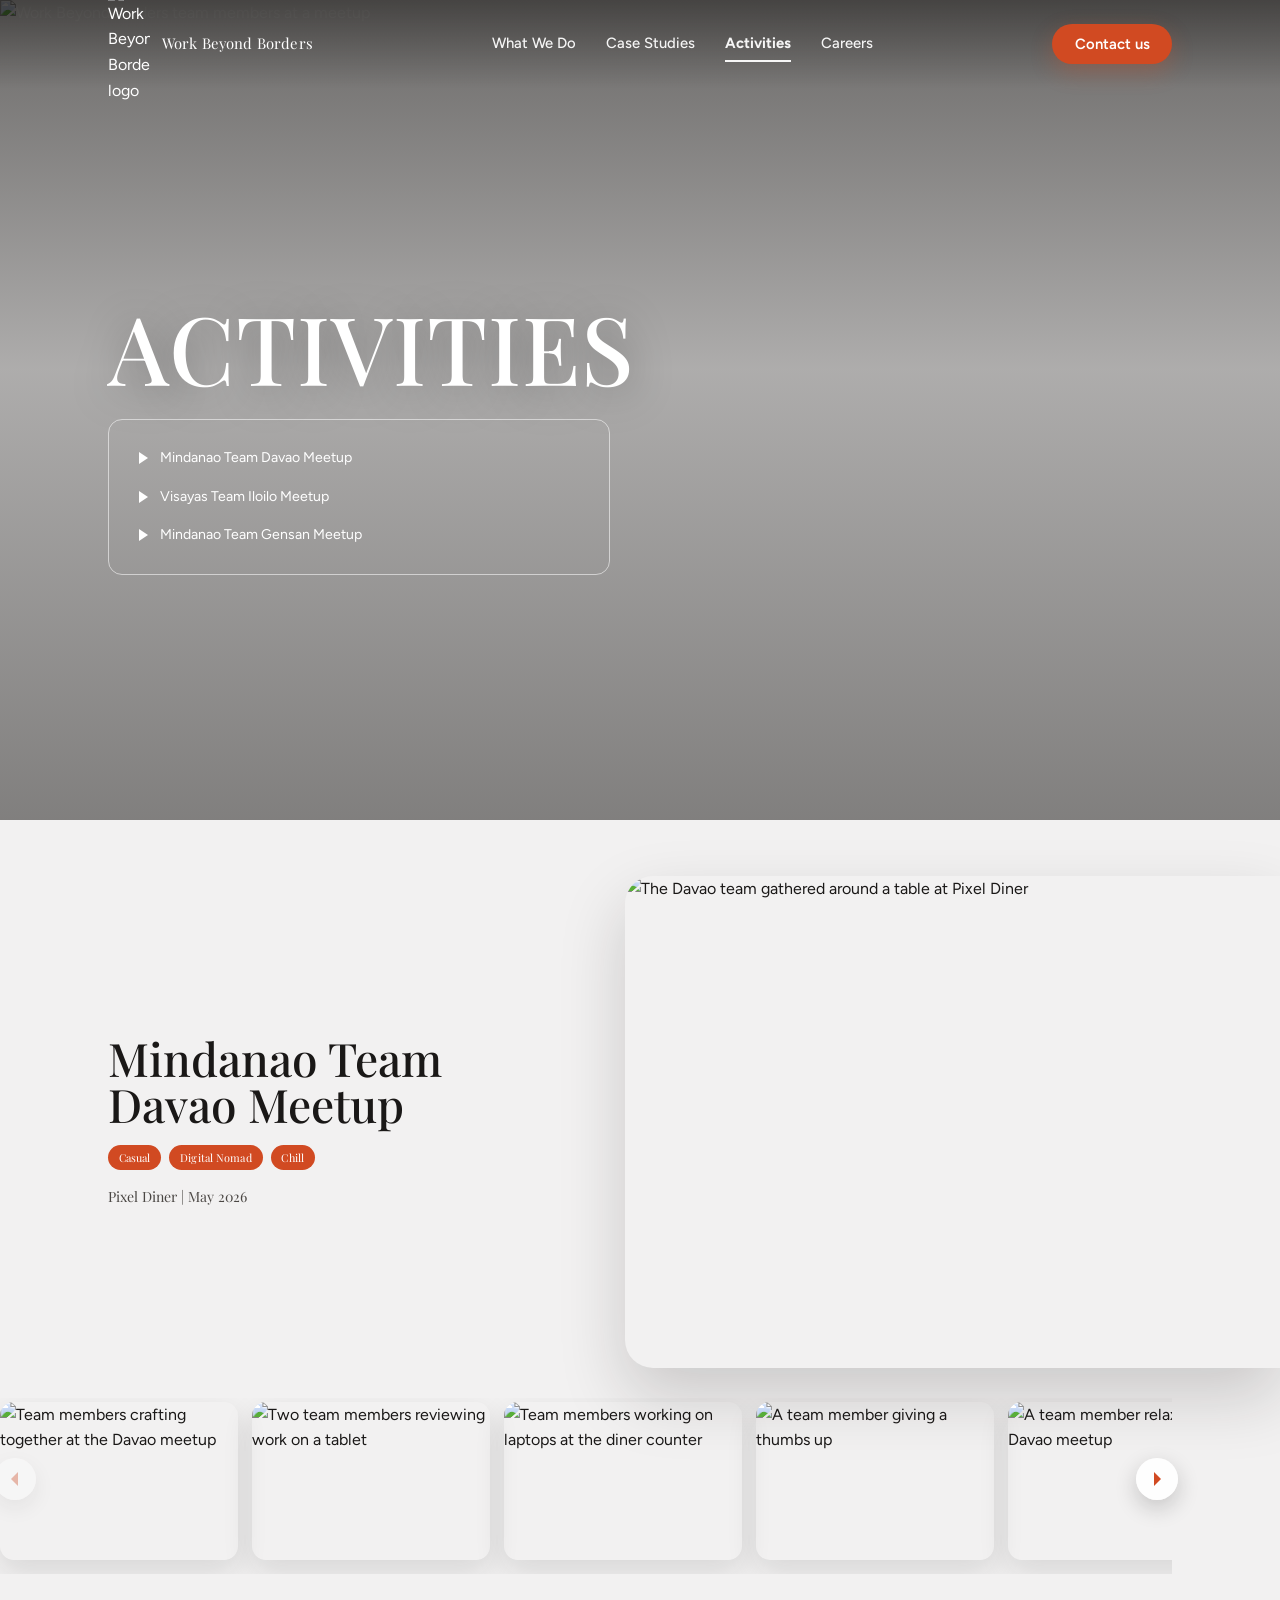
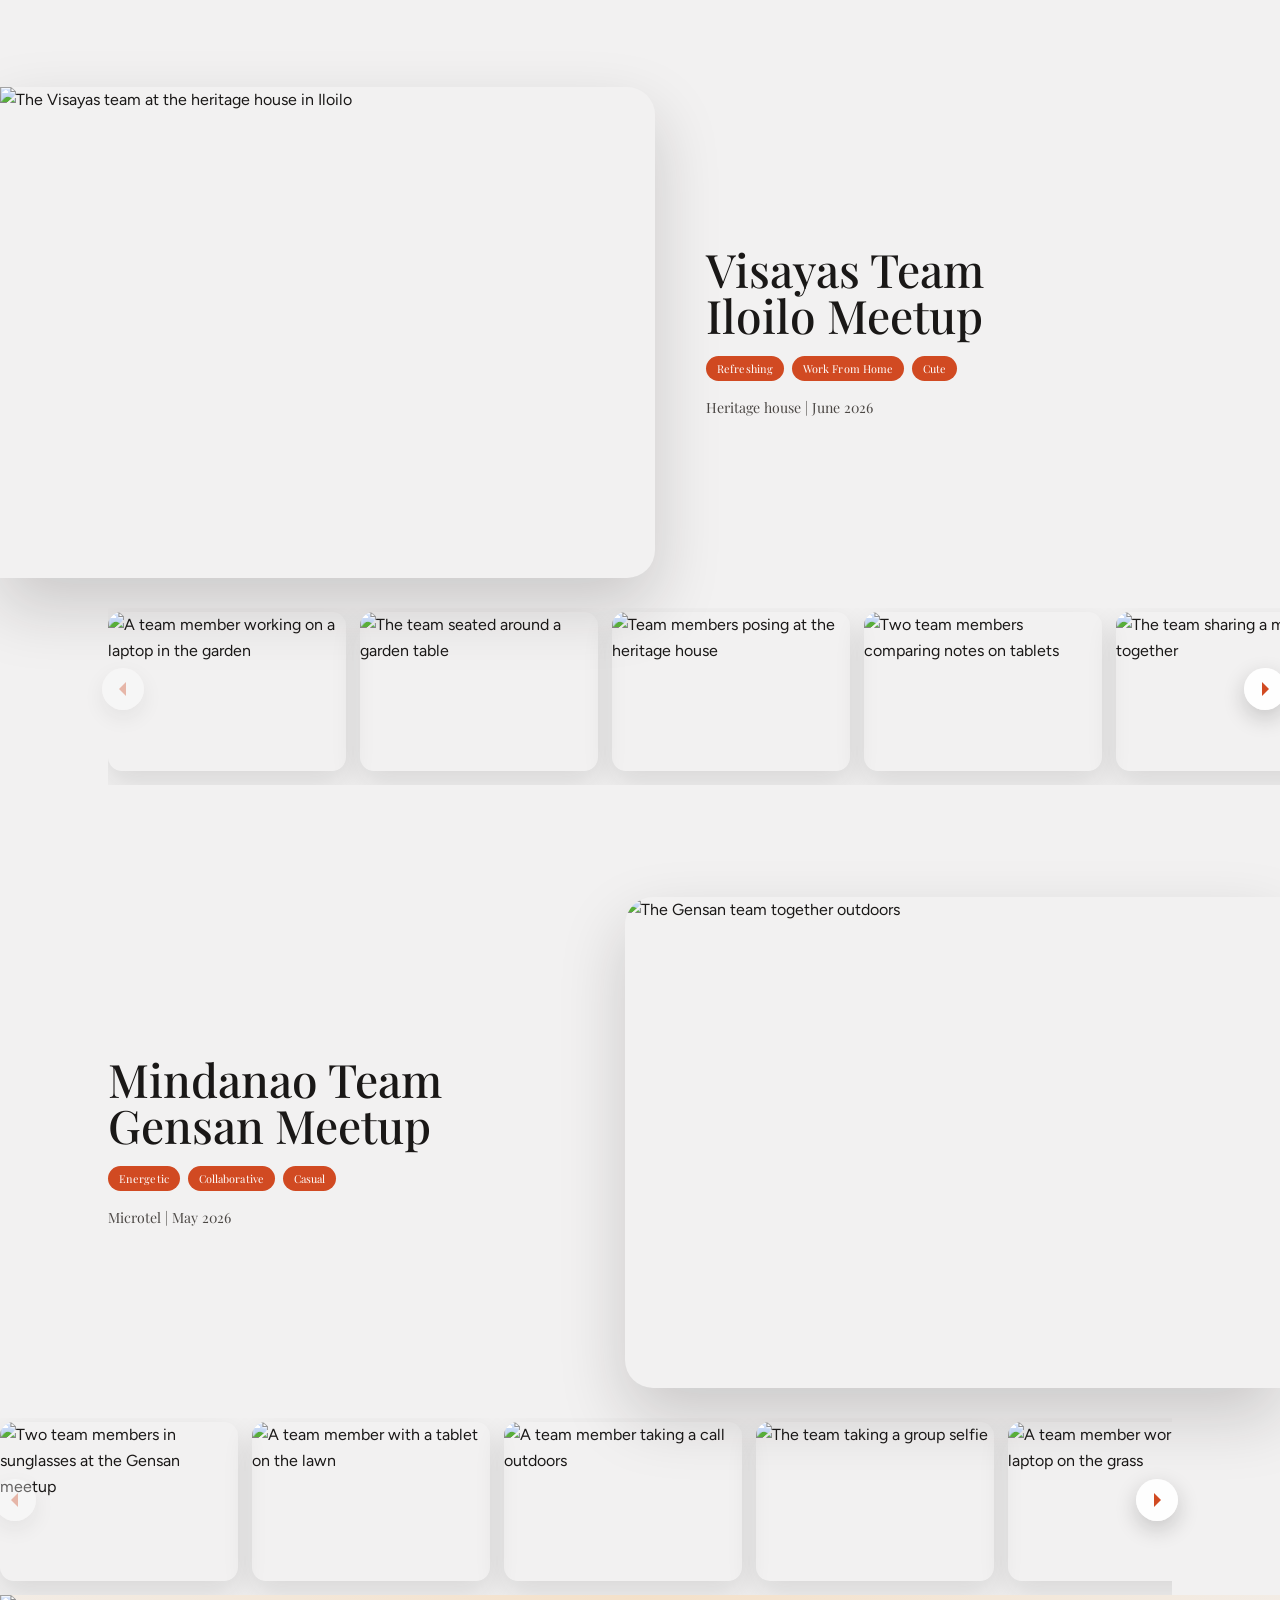
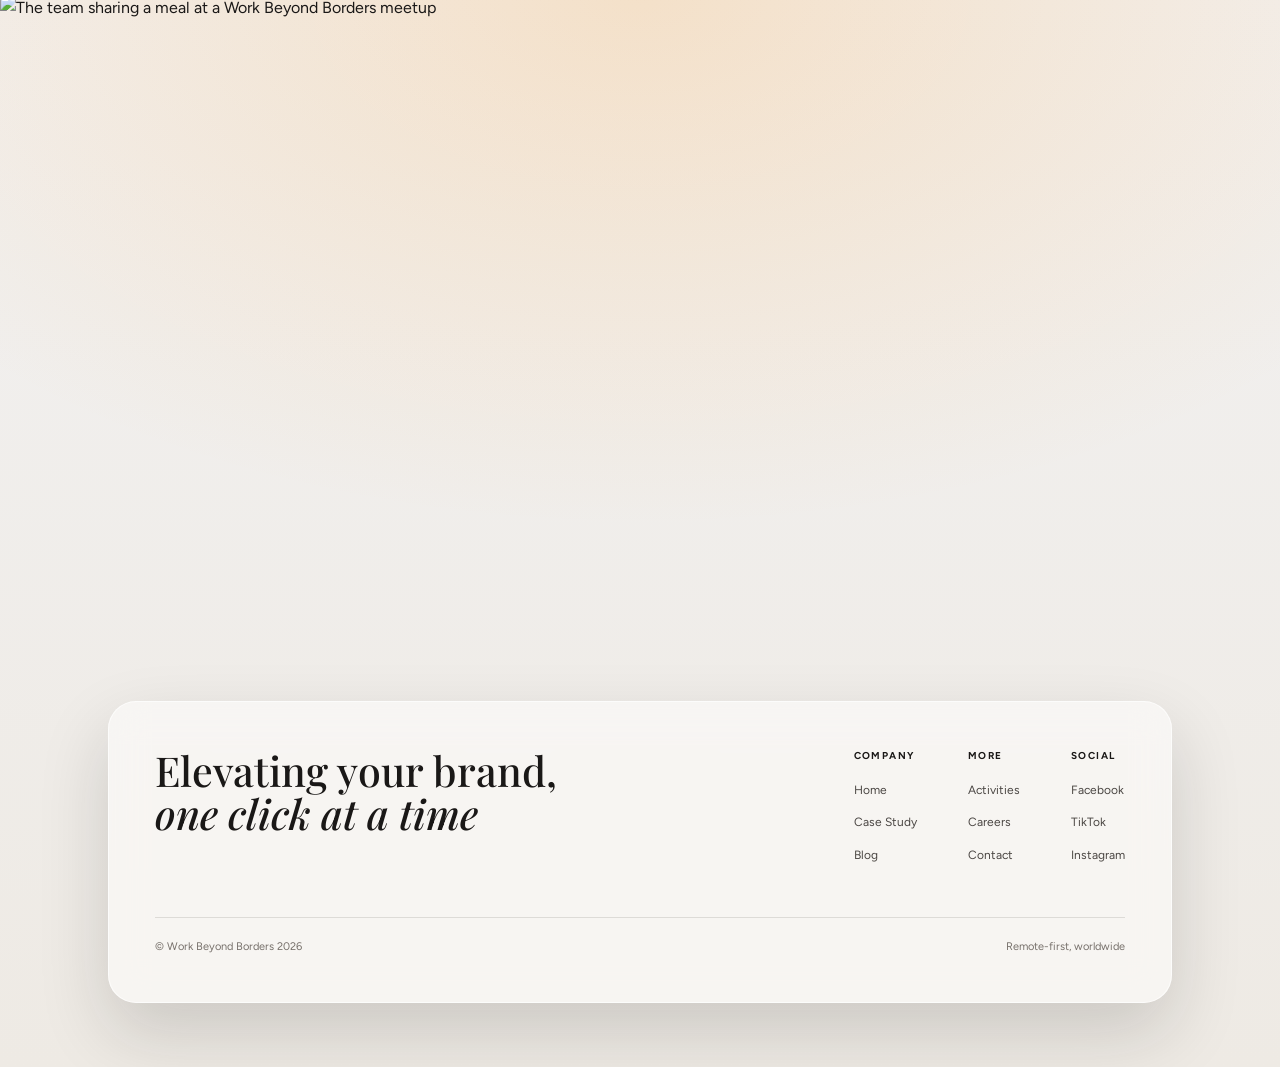
==== activities.html @ fb9f83d8 "Hand the contact form to GoHighLevel Netlify Forms needed Netlify, and the site is on GitHub Pages. " ====
<!DOCTYPE html>
<html lang="en">
<head>
<meta charset="utf-8">
<meta name="viewport" content="width=device-width,initial-scale=1">
<title>Activities — Work Beyond Borders</title>
<meta name="description" content="Meetups, gatherings and community moments from the Work Beyond Borders remote team across Mindanao and the Visayas.">
<link rel="icon" href="assets/img/logo.png">
<link rel="preconnect" href="https://fonts.googleapis.com">
<link rel="preconnect" href="https://fonts.gstatic.com" crossorigin>
<link href="https://fonts.googleapis.com/css2?family=Figtree:ital,wght@0,300..800;1,300..800&family=Playfair+Display:ital,wght@0,400..700;1,400..700&display=swap" rel="stylesheet">
<link rel="stylesheet" href="assets/css/styles.css?v=5">
</head>
<body>

<!-- ========== HEADER ========== -->
<header class="site-header">
  <div class="shell">
    <a class="brand" href="./">
      <img src="assets/img/logo.png" alt="Work Beyond Borders logo">
      <span>Work Beyond Borders</span>
    </a>

    <nav class="nav" id="nav" aria-label="Primary">
      <a href="./#what-we-do">What We Do</a>
      <a href="./#case-studies">Case Studies</a>
      <a href="activities" aria-current="page">Activities</a>
      <a href="careers">Careers</a>
    </nav>

    <div class="header-cta">
      <button class="btn btn--primary" type="button" data-open-contact>Contact us</button>
      <button class="nav-toggle" type="button" aria-label="Menu" aria-expanded="false" aria-controls="nav"><span></span></button>
    </div>
  </div>
</header>

<main>

  <!-- ========== HERO ========== -->
  <section class="page-hero">
    <div class="page-hero__bg"><img src="assets/img/act-hero.jpg" alt="Work Beyond Borders team members at a meetup"></div>
    <div class="shell">
      <div class="page-hero__grid">
        <div>
          <h1 class="page-title">ACTIVITIES</h1>
          <div class="glass" style="margin-top:26px">
            <ul class="jump-list">
              <li><a href="#davao"><span class="tri" aria-hidden="true"></span> Mindanao Team Davao Meetup</a></li>
              <li><a href="#iloilo"><span class="tri" aria-hidden="true"></span> Visayas Team Iloilo Meetup</a></li>
              <li><a href="#gensan"><span class="tri" aria-hidden="true"></span> Mindanao Team Gensan Meetup</a></li>
            </ul>
          </div>
        </div>
        <div></div>
      </div>
    </div>
  </section>

  <!-- ========== DAVAO ========== -->
  <section class="meetup" id="davao">
    <div class="shell">
      <div class="meetup__grid">
        <div class="reveal">
          <h2>Mindanao Team<br>Davao Meetup</h2>
          <div class="tags">
            <span class="tag">Casual</span>
            <span class="tag">Digital Nomad</span>
            <span class="tag">Chill</span>
          </div>
          <p class="meetup__meta">Pixel Diner | May 2026</p>
        </div>
        <div class="meetup__media reveal">
          <img src="assets/img/davao-main.jpg" alt="The Davao team gathered around a table at Pixel Diner" loading="lazy">
        </div>
      </div>

      <div class="rail reveal">
        <button class="rail__btn rail__btn--prev" type="button" aria-label="Previous photos">
          <svg viewBox="0 0 16 16" aria-hidden="true"><path d="M11 1 4 8l7 7z"/></svg>
        </button>
        <div class="rail__track">
          <img src="assets/img/davao-1.jpg" alt="Team members crafting together at the Davao meetup" loading="lazy">
          <img src="assets/img/davao-2.jpg" alt="Two team members reviewing work on a tablet" loading="lazy">
          <img src="assets/img/davao-3.jpg" alt="Team members working on laptops at the diner counter" loading="lazy">
          <img src="assets/img/davao-4.jpg" alt="A team member giving a thumbs up" loading="lazy">
          <img src="assets/img/davao-5.jpg" alt="A team member relaxing at the Davao meetup" loading="lazy">
        </div>
        <button class="rail__btn rail__btn--next" type="button" aria-label="More photos">
          <svg viewBox="0 0 16 16" aria-hidden="true"><path d="M5 1l7 7-7 7z"/></svg>
        </button>
      </div>
    </div>
  </section>

  <!-- ========== ILOILO ========== -->
  <section class="meetup meetup--flip" id="iloilo">
    <div class="shell">
      <div class="meetup__grid">
        <div class="reveal">
          <h2>Visayas Team<br>Iloilo Meetup</h2>
          <div class="tags">
            <span class="tag">Refreshing</span>
            <span class="tag">Work From Home</span>
            <span class="tag">Cute</span>
          </div>
          <p class="meetup__meta">Heritage house | June 2026</p>
        </div>
        <div class="meetup__media reveal">
          <img src="assets/img/iloilo-main.jpg" alt="The Visayas team at the heritage house in Iloilo" loading="lazy">
        </div>
      </div>

      <div class="rail reveal">
        <button class="rail__btn rail__btn--prev" type="button" aria-label="Previous photos">
          <svg viewBox="0 0 16 16" aria-hidden="true"><path d="M11 1 4 8l7 7z"/></svg>
        </button>
        <div class="rail__track">
          <img src="assets/img/iloilo-1.jpg" alt="A team member working on a laptop in the garden" loading="lazy">
          <img src="assets/img/iloilo-2.jpg" alt="The team seated around a garden table" loading="lazy">
          <img src="assets/img/iloilo-3.jpg" alt="Team members posing at the heritage house" loading="lazy">
          <img src="assets/img/iloilo-4.jpg" alt="Two team members comparing notes on tablets" loading="lazy">
          <img src="assets/img/iloilo-5.jpg" alt="The team sharing a meal together" loading="lazy">
          <img src="assets/img/iloilo-6.jpg" alt="A team member on a call in the courtyard" loading="lazy">
        </div>
        <button class="rail__btn rail__btn--next" type="button" aria-label="More photos">
          <svg viewBox="0 0 16 16" aria-hidden="true"><path d="M5 1l7 7-7 7z"/></svg>
        </button>
      </div>
    </div>
  </section>

  <!-- ========== GENSAN ========== -->
  <section class="meetup" id="gensan">
    <div class="shell">
      <div class="meetup__grid">
        <div class="reveal">
          <h2>Mindanao Team<br>Gensan Meetup</h2>
          <div class="tags">
            <span class="tag">Energetic</span>
            <span class="tag">Collaborative</span>
            <span class="tag">Casual</span>
          </div>
          <p class="meetup__meta">Microtel | May 2026</p>
        </div>
        <div class="meetup__media reveal">
          <img src="assets/img/gensan-main.jpg" alt="The Gensan team together outdoors" loading="lazy">
        </div>
      </div>

      <div class="rail reveal">
        <button class="rail__btn rail__btn--prev" type="button" aria-label="Previous photos">
          <svg viewBox="0 0 16 16" aria-hidden="true"><path d="M11 1 4 8l7 7z"/></svg>
        </button>
        <div class="rail__track">
          <img src="assets/img/gensan-1.jpg" alt="Two team members in sunglasses at the Gensan meetup" loading="lazy">
          <img src="assets/img/gensan-2.jpg" alt="A team member with a tablet on the lawn" loading="lazy">
          <img src="assets/img/gensan-3.jpg" alt="A team member taking a call outdoors" loading="lazy">
          <img src="assets/img/gensan-4.jpg" alt="The team taking a group selfie" loading="lazy">
          <img src="assets/img/gensan-5.jpg" alt="A team member working on a laptop on the grass" loading="lazy">
          <img src="assets/img/gensan-6.jpg" alt="Team members playing together at the Gensan meetup" loading="lazy">
        </div>
        <button class="rail__btn rail__btn--next" type="button" aria-label="More photos">
          <svg viewBox="0 0 16 16" aria-hidden="true"><path d="M5 1l7 7-7 7z"/></svg>
        </button>
      </div>
    </div>
  </section>

</main>

<!-- ========== FOOTER ========== -->
<footer class="site-footer">
  <div class="shell">
    <div class="footer-stage">
      <img class="footer-art" src="assets/img/footer-activities.jpg" width="1600" height="1066" alt="The team sharing a meal at a Work Beyond Borders meetup" loading="lazy">
      <div class="footer-panel">
      <div class="footer-top">
        <h2>Elevating your brand, <em>one click at a time</em></h2>

        <div class="footer-col">
          <h3>Company</h3>
          <ul>
            <li><a href="./">Home</a></li>
            <li><a href="./#case-studies">Case Study</a></li>
            <li><a href="./#what-we-do">Blog</a></li>
          </ul>
        </div>

        <div class="footer-col">
          <h3>More</h3>
          <ul>
            <li><a href="activities">Activities</a></li>
            <li><a href="careers">Careers</a></li>
            <li><a href="https://mail.google.com/mail/?view=cm&amp;fs=1&amp;tf=1&amp;to=info@workbeyondborder.com" target="_blank" rel="noopener">Contact</a></li>
          </ul>
        </div>

        <div class="footer-col">
          <h3>Social</h3>
          <ul>
            <li><a href="https://www.facebook.com/workingbeyondborders" target="_blank" rel="noopener">Facebook</a></li>
            <li><a href="https://www.tiktok.com/@workbeyondborders" target="_blank" rel="noopener">TikTok</a></li>
            <li><a href="https://www.instagram.com/workingbeyondborders/" target="_blank" rel="noopener">Instagram</a></li>
          </ul>
        </div>
      </div>

      <div class="footer-bottom">
        <span>&copy; Work Beyond Borders 2026</span>
        <span>Remote-first, worldwide</span>
        </div>
      </div>
    </div>
  </div>
</footer>

<!-- ========== CONTACT MODAL ========== -->
<div class="cmodal" id="contact-modal" role="dialog" aria-modal="true"
     aria-labelledby="cmodal-title" aria-hidden="true">
  <div class="cmodal__dialog">
    <button class="cmodal__close" type="button" data-close-contact aria-label="Close contact form">
      <svg viewBox="0 0 24 24" aria-hidden="true"><path d="M6 6l12 12M18 6L6 18"/></svg>
    </button>

    <div class="cmodal__head">
      <img src="assets/img/logo.png" alt="" aria-hidden="true" width="52" height="48">
      <span class="eyebrow">Work Beyond Borders</span>
      <h2 id="cmodal-title">Contact <em>us</em></h2>
      <p class="cmodal__sub">Tell us a little about what you need and we&rsquo;ll come back to you.</p>
    </div>

    <div class="cform cform--ghl">
          <iframe
            src="https://api.leadconnectorhq.com/widget/form/AcUYCxIWkG9c2IoRmFOn"
            id="inline-AcUYCxIWkG9c2IoRmFOn"
            title="Contact form"
            data-layout="{'id':'INLINE'}"
            data-trigger-type="alwaysShow"
            data-trigger-value=""
            data-activation-type="alwaysActivated"
            data-activation-value=""
            data-deactivation-type="neverDeactivate"
            data-deactivation-value=""
            data-form-name="What can we help you with"
            data-height="620"
            data-layout-iframe-id="inline-AcUYCxIWkG9c2IoRmFOn"
            data-form-id="AcUYCxIWkG9c2IoRmFOn"></iframe>
        </div>
  </div>
</div>

<script src="assets/js/main.js?v=5"></script>
<script src="https://link.msgsndr.com/js/form_embed.js" defer></script>


</body>
</html>
---- assets/css/styles.css ----
/* ============================================================
   Work Beyond Borders — site styles
   ============================================================ */

/* ---------- tokens ---------- */
:root{
  --orange:#d14a22;
  --orange-deep:#b93d18;
  --orange-bright:#ff7342;
  --ink:#1a1817;
  --ink-2:#4a4643;
  --ink-3:#77716c;
  --paper:#f2f1f1;
  --cream:#f2efe5;
  --white:#fff;
  --line:rgba(26,24,23,.12);

  --serif:"Playfair Display",Georgia,"Times New Roman",serif;
  --sans:"Figtree","Segoe UI",Helvetica,Arial,sans-serif;

  --shell:1160px;
  --gut:clamp(20px,5vw,48px);
  --r-sm:10px;
  --r-md:18px;
  --r-lg:28px;
  --r-xl:40px;

  --header-h:88px;

  /* Type scale measured off the Canva file: each vw figure is the design's
     px size divided by the 1162px canvas width. That reproduces the design's
     proportions at any viewport instead of the airier scale I first guessed.
     Clamps keep it readable on phones and sane on very wide monitors. */
  --fs-nav:clamp(13px,1.16vw,17px);
  --fs-btn:clamp(12.5px,1.16vw,16px);
  --fs-eyebrow:clamp(10px,.81vw,12px);
  --fs-display:clamp(30px,4.47vw,66px);
  --fs-lede:clamp(14px,1.34vw,19px);
  --fs-body:clamp(13px,1.17vw,16.5px);
  --fs-cardtitle:clamp(18px,2.02vw,28px);
}

/* ---------- reset ---------- */
*,*::before,*::after{box-sizing:border-box}
html{-webkit-text-size-adjust:100%;scroll-behavior:smooth}
body{
  margin:0;
  background:var(--paper);
  color:var(--ink);
  font-family:var(--sans);
  font-size:16px;
  line-height:1.6;
  -webkit-font-smoothing:antialiased;
}
/* `clip` (not `hidden`) — `hidden` would turn <body> into a scroll container
   and break painting of the fixed header and everything below the fold. */
html,body{overflow-x:clip}
@supports not (overflow:clip){
  html{overflow-x:hidden}
}
img{max-width:100%;display:block}
a{color:inherit;text-decoration:none}
button{font:inherit;color:inherit;border:0;background:none;cursor:pointer}
h1,h2,h3,h4,p,figure,blockquote,ul{margin:0}
ul{padding:0;list-style:none}
input{font:inherit}
:focus-visible{outline:2px solid var(--orange);outline-offset:3px;border-radius:4px}

/* ---------- helpers ---------- */
.shell{width:100%;max-width:var(--shell);margin-inline:auto;padding-inline:var(--gut)}
.eyebrow{
  font-size:var(--fs-eyebrow);font-weight:600;letter-spacing:.16em;text-transform:uppercase;
  color:var(--ink-3);
}
.display{
  font-family:var(--serif);font-weight:500;line-height:.98;letter-spacing:-.01em;
  font-size:var(--fs-display);
}
.display em{font-style:italic;font-weight:500}
.lede{color:var(--ink-2);font-size:var(--fs-lede);line-height:1.45}
.sr-only{
  position:absolute;width:1px;height:1px;padding:0;margin:-1px;
  overflow:hidden;clip:rect(0 0 0 0);white-space:nowrap;border:0;
}

/* ---------- buttons ---------- */
.btn{
  display:inline-flex;align-items:center;gap:.5em;
  padding:.82em 1.5em;border-radius:999px;
  font-size:var(--fs-btn);font-weight:600;line-height:1;
  transition:background .25s,color .25s,transform .25s,box-shadow .25s;
  white-space:nowrap;
}
.btn:hover{transform:translateY(-2px)}
.btn--primary{background:var(--orange);color:#fff;box-shadow:0 8px 22px rgba(209,74,34,.28)}
.btn--primary:hover{background:var(--orange-deep);box-shadow:0 12px 28px rgba(209,74,34,.36)}
.btn--ghost{background:rgba(255,255,255,.94);color:var(--ink);box-shadow:0 8px 22px rgba(0,0,0,.14)}
.btn--ghost:hover{background:#fff}
.btn--dark{background:var(--ink);color:#fff}
.btn--dark:hover{background:#000}
.btn--sm{padding:.62em 1.15em;font-size:.83rem}

/* ============================================================
   HEADER
   ============================================================ */
.site-header{
  position:fixed;inset:0 0 auto;z-index:80;
  height:var(--header-h);
  display:flex;align-items:center;
  background:linear-gradient(180deg,rgba(20,18,16,.42),rgba(20,18,16,0));
  transition:background .3s,box-shadow .3s,backdrop-filter .3s;
}
.site-header.is-stuck{
  background:rgba(250,249,248,.92);
  backdrop-filter:saturate(160%) blur(14px);
  -webkit-backdrop-filter:saturate(160%) blur(14px);
  box-shadow:0 1px 0 var(--line),0 10px 30px rgba(0,0,0,.06);
}
.site-header .shell{display:flex;align-items:center;justify-content:space-between;gap:24px}

.brand{display:flex;align-items:center;gap:12px;color:#fff}
.brand img{width:42px;height:auto}
.brand span{font-family:var(--serif);font-size:clamp(14px,1.16vw,17px);letter-spacing:.01em}
.is-stuck .brand{color:var(--ink)}

.nav{display:flex;align-items:center;gap:30px}
.nav a{
  position:relative;color:rgba(255,255,255,.94);font-size:var(--fs-nav);font-weight:500;
  padding-block:6px;transition:color .2s,opacity .2s;
}
.nav a::after{
  content:"";position:absolute;left:0;right:0;bottom:0;height:1.5px;
  background:currentColor;transform:scaleX(0);transform-origin:left;
  transition:transform .28s cubic-bezier(.4,0,.2,1);
}
.nav a:hover::after,.nav a[aria-current="page"]::after{transform:scaleX(1)}
.nav a[aria-current="page"]{font-weight:700}
.is-stuck .nav a{color:var(--ink-2)}
.is-stuck .nav a[aria-current="page"]{color:var(--ink)}

.header-cta{display:flex;align-items:center;gap:14px}

.nav-toggle{
  display:none;width:44px;height:44px;border-radius:50%;
  align-items:center;justify-content:center;color:#fff;
}
.is-stuck .nav-toggle{color:var(--ink)}
.nav-toggle span{display:block;width:20px;height:1.6px;background:currentColor;position:relative}
.nav-toggle span::before,.nav-toggle span::after{
  content:"";position:absolute;left:0;width:20px;height:1.6px;background:currentColor;
  transition:transform .3s,top .3s;
}
.nav-toggle span::before{top:-6px}
.nav-toggle span::after{top:6px}
.nav-open .nav-toggle span{background:transparent}
.nav-open .nav-toggle span::before{top:0;transform:rotate(45deg)}
.nav-open .nav-toggle span::after{top:0;transform:rotate(-45deg)}

/* ============================================================
   HERO — landing
   ============================================================ */
.hero{
  position:relative;isolation:isolate;
  min-height:min(112vh,1040px);
  padding-top:calc(var(--header-h) + 4vh);
  padding-bottom:70px;
  display:flex;flex-direction:column;justify-content:center;
  overflow:hidden;
}
.hero__bg{
  position:absolute;inset:0;z-index:-3;
  background:url("../img/hero-bg.jpg") center 30% / cover no-repeat;
  /* the source alley shot is genuinely dark (mean RGB ~53); Canva lifts it in
     the design, so match that here rather than shipping a muddy hero */
  filter:brightness(1.26) saturate(1.06) contrast(.97);
  -webkit-mask-image:linear-gradient(180deg,#000 0,#000 68%,transparent 97%);
          mask-image:linear-gradient(180deg,#000 0,#000 68%,transparent 97%);
}
.hero__bg::after{
  content:"";position:absolute;inset:0;
  background:linear-gradient(180deg,rgba(18,16,14,.34) 0,rgba(18,16,14,.15) 42%,rgba(18,16,14,.05) 70%,transparent 88%);
}
.hero__glow{
  position:absolute;z-index:-2;right:-14%;bottom:-6%;
  width:min(46vw,620px);aspect-ratio:1;
  background:radial-gradient(circle,rgba(255,150,20,.95),rgba(255,150,20,.45) 42%,transparent 70%);
  filter:blur(14px);pointer-events:none;
}

.hero__inner{position:relative;text-align:center;color:#fff;z-index:2}
.hero__eyebrow{
  font-size:clamp(11px,1.02vw,15px);letter-spacing:.02em;color:rgba(255,255,255,.9);margin-bottom:16px;
}
.hero h1{
  font-family:var(--serif);font-weight:500;line-height:1;letter-spacing:-.02em;
  font-size:clamp(2.4rem,6.43vw,5.6rem);
  text-shadow:0 3px 26px rgba(0,0,0,.55);
}
.hero h1 em{display:block;font-style:italic}
.hero__sub{
  max-width:min(64%,62ch);margin:22px auto 0;
  font-size:clamp(15px,1.72vw,22px);line-height:1.4;
  color:rgba(255,255,255,.96);text-shadow:0 2px 18px rgba(0,0,0,.62);
}
.hero__actions{display:flex;flex-wrap:wrap;gap:14px;justify-content:center;margin-top:28px}

/* Placement mirrors the layer geometry in landingpage.psd: two people
   crowding in from the left edge, two from the right, all sized by height
   so each keeps its own proportions. */
.hero__cut{
  position:absolute;z-index:1;width:auto;pointer-events:none;
  filter:drop-shadow(0 22px 40px rgba(0,0,0,.3));
}
.hero__cut--br{right:-4%;top:45%;height:53%}
.hero__cut--tl{left:-4%;top:30%;height:56%}
.hero__cut--bl{left:-6%;top:53%;height:44%}

/* Narrower desktops: the hero box gets much wider than tall relative to the
   PSD frame, so the four figures close in on the headline, the buttons and the
   stats row. Shrink them and push them back out to the edges. */
@media (max-width:1320px) and (min-width:901px){
    .hero__cut--br{right:-7%;top:32%;height:52%}
  .hero__cut--tl{left:-8%;top:21%;height:52%}
  .hero__cut--bl{left:-8%;top:38%;height:46%}
}

/* Tightest desktop band: the headline column takes almost the whole width
   here, so the outer two step back further still. */
@media (max-width:1100px) and (min-width:901px){
    .hero__cut--br{right:-11%;top:33%;height:46%}
  .hero__cut--tl{left:-13%;top:23%;height:45%}
  .hero__cut--bl{left:-12%;top:39%;height:41%}
}

.hero__stats{
  position:relative;z-index:2;margin-top:auto;padding-top:min(16vh,150px);
  color:#fff;
}
.hero__stats ul{
  display:flex;flex-wrap:wrap;align-items:baseline;justify-content:center;
  gap:14px clamp(20px,4vw,46px);
  padding-bottom:20px;border-bottom:1px solid rgba(255,255,255,.32);
}
.hero__stats li{font-size:clamp(11px,.84vw,13px);color:rgba(255,255,255,.9);text-shadow:0 2px 14px rgba(0,0,0,.5)}
.hero__stats .num{font-family:var(--serif);font-size:clamp(17px,1.73vw,25px);letter-spacing:.01em}

/* ============================================================
   SECTIONS
   ============================================================ */
.section{position:relative;padding-block:clamp(44px,5.6vw,74px)}
.section--tight{padding-block:clamp(34px,4vw,54px)}
.section__head{position:relative;z-index:1;max-width:470px}
.section__head--center{max-width:560px}
.section__head--center{margin-inline:auto;text-align:center}
.section__head .eyebrow{display:block;margin-bottom:12px}
.section__head .lede{margin-top:14px}
#case-studies .section__head{margin-bottom:0}
#case-studies{padding-block:clamp(32px,4vw,54px)}

.glow{
  position:absolute;z-index:0;pointer-events:none;border-radius:50%;
  background:radial-gradient(circle,rgba(255,150,20,.85),rgba(255,150,20,.35) 45%,transparent 70%);
  filter:blur(10px);
}
.glow--right{right:-16%;top:6%;width:min(40vw,520px);aspect-ratio:1}
.glow--left{left:-22%;bottom:-8%;width:min(46vw,600px);aspect-ratio:1;opacity:.55}

/* The design does not sit these sections on flat grey — it washes them with a
   peach-to-orange field that gets hot towards the right. */
#what-we-do{
  background:
    radial-gradient(58% 44% at 104% 26%,rgba(255,150,20,.55),transparent 68%),
    radial-gradient(70% 50% at 92% 78%,rgba(255,176,90,.3),transparent 72%);
}
#case-studies{
  /* the design leaves a deep orange gap under the cards for the calculator
     and laptop to hang into, before the 280M photo band starts */
  padding-bottom:clamp(96px,14vw,215px);
  background:
    radial-gradient(52% 42% at 100% 68%,rgba(255,138,10,.62),transparent 70%),
    radial-gradient(60% 46% at -6% 44%,rgba(255,186,120,.42),transparent 72%),
    linear-gradient(168deg,transparent 34%,rgba(255,196,140,.3) 78%,rgba(255,168,80,.34) 100%);
}
#what-we-do > .shell,#case-studies > .shell{position:relative;z-index:1}

/* ---------- service cards ---------- */
.cards{
  position:relative;z-index:1;
  display:grid;grid-template-columns:repeat(3,1fr);gap:24px;align-items:start;
  margin-top:clamp(34px,4.2vw,56px);
}
.card{
  background:linear-gradient(180deg,#fffefb,#faf7f0);
  border:1px solid rgba(26,24,23,.06);
  border-radius:var(--r-md);
  padding:14px 14px 22px;
  box-shadow:0 18px 44px rgba(26,24,23,.09);
  transition:transform .35s cubic-bezier(.4,0,.2,1),box-shadow .35s;
}
.card:hover{transform:translateY(-6px);box-shadow:0 28px 60px rgba(26,24,23,.14)}
.card__media{border-radius:8px;overflow:hidden;aspect-ratio:3/2;background:#e7e3dd}
.card__media img{width:100%;height:100%;object-fit:cover;transition:transform .6s cubic-bezier(.4,0,.2,1)}
.card:hover .card__media img{transform:scale(1.06)}
.card__num{font-family:var(--serif);font-size:clamp(12px,1.12vw,16px);color:var(--ink-3);margin:16px 4px 8px}
.card h3{font-family:var(--serif);font-size:var(--fs-cardtitle);font-weight:500;margin:0 4px 12px;line-height:1.05}
.card p{margin:0 4px;color:var(--ink-2);font-size:var(--fs-body);line-height:1.5}

/* ---------- case studies ---------- */
.cases{
  position:relative;z-index:1;
  display:grid;grid-template-columns:repeat(3,1fr);gap:24px;
}
.case{
  background:var(--cream);border-radius:var(--r-md);
  padding:20px 20px 24px;
  transition:transform .35s cubic-bezier(.4,0,.2,1),box-shadow .35s;
}
.case:hover{transform:translateY(-5px);box-shadow:0 22px 50px rgba(26,24,23,.12)}
.case__tag{
  display:inline-block;padding:.42em 1em;border-radius:999px;
  border:1px solid rgba(26,24,23,.22);
  font-size:clamp(10px,.94vw,13px);font-weight:600;letter-spacing:.1em;text-transform:uppercase;
  color:var(--ink-2);
}
.case h3{font-family:var(--serif);font-size:clamp(18px,2.05vw,28px);font-weight:500;line-height:1.02;margin:14px 0 10px}
.case p{color:var(--ink-2);font-size:var(--fs-body);line-height:1.45}

/* ---------- halftone collage stickers ----------------------------------
   The cut-out props from the Canva design. All decorative: aria-hidden in
   the markup and pointer-events:none here so they never intercept a click.
   Every one is placed to clear the text it sits near — see the notes on
   .cases below for why the case-study props anchor to the card edges. */
@keyframes wbb-float{
  from{transform:translate3d(0,calc(var(--float) * -1),0)}
  to  {transform:translate3d(0,var(--float),0)}
}
.sticker{
  position:absolute;z-index:2;pointer-events:none;
  filter:drop-shadow(0 12px 22px rgba(26,24,23,.18));
  /* `rotate` is its own property, so the float can own `transform` outright */
  --float:7px;
  animation:wbb-float var(--float-dur,7s) ease-in-out infinite alternate;
  animation-delay:var(--float-delay,0s);
  will-change:transform;
}

/* case studies — the two props above the cards are sized by --prop, and the
   row's top margin is derived from that same value plus a gap. So the band
   they sit in is always tall enough for them: they can never reach up into
   the lede, nor down onto the "Case Study" tags. */
.cases{
  position:relative;
  --prop:clamp(78px,9vw,126px);
  /* The two props above the card no longer buy themselves a clear band: they
     hang into the heading's own row, in the margin left of it and the empty
     space right of it. So the gap here is just a gap, and the card sits up
     under the lede where the design puts it. */
  margin-top:clamp(22px,2.6vw,38px);
}
/* Flush to the page's left edge rather than a share of the card's width: it
   now sits beside the heading, so what it has to fit into is the page margin,
   and a percentage offset shrinks that margin away exactly when it matters. */
.st-megaphone {left:calc((var(--shell) - 100vw) / 2 - var(--gut) + 4px);bottom:100%;margin-bottom:10px;width:auto;height:var(--prop);rotate:-14deg;--float-dur:8.5s}
/* right of the 470px heading block, not under it */
.st-papers    {right:3%;bottom:100%;margin-bottom:clamp(18px,2.4vw,34px);width:auto;height:calc(var(--prop) * .8);rotate:6deg;--float:9px;--float-dur:7.4s;--float-delay:-2.1s}
.st-calculator{left:2%;top:100%;margin-top:22px;width:clamp(88px,11vw,144px);rotate:-18deg;--float:6px;--float-dur:6.6s;--float-delay:-1.2s}
.st-laptop    {right:-9%;top:100%;margin-top:-18px;width:clamp(110px,15vw,196px);rotate:8deg;--float:8px;--float-dur:9.2s;--float-delay:-3.4s}

@media (max-width:1400px){
  /* below this the margin is narrower than the megaphone, so it would sit on
     the heading it is meant to flank; the other three props still have room */
  .st-megaphone{display:none}
}

/* strengths — the props stand in for the photo, as they do in the design */
.collage{position:relative;aspect-ratio:1/1.06;min-height:300px}
.collage .sticker{filter:drop-shadow(0 14px 26px rgba(26,24,23,.16))}
.st-plane    {left:2%;top:8%;width:42%;rotate:-6deg;--float:10px;--float-dur:8s}
.st-notes    {left:46%;top:0;width:40%;rotate:7deg;--float:8px;--float-dur:6.8s;--float-delay:-1.7s}
.st-imac     {left:0;top:46%;width:46%;rotate:-3deg;--float:7px;--float-dur:9.4s;--float-delay:-3s}
.st-handshake{left:44%;top:56%;width:44%;rotate:5deg;--float:9px;--float-dur:7.8s;--float-delay:-4.2s}

/* approach — pen and bulb live in the empty column above the cut-out; the
   writing hand sits in the section's bottom padding, below the copy. */
.st-pen    {left:1%;top:7%;width:clamp(74px,9vw,124px);rotate:-22deg;--float:8px;--float-dur:7.6s}
.st-bulb   {left:9%;top:0;width:clamp(54px,6.5vw,88px);rotate:9deg;--float:10px;--float-dur:6.2s;--float-delay:-2.4s}
/* Big, at the outer edge, and low — in the design it sits below the body
   copy, not beside it, which is what keeps it off the text at this size. */
.st-writing{right:-1%;top:100%;margin-top:-46px;width:clamp(110px,16vw,240px);rotate:3deg;--float:11px;--float-dur:8.8s;--float-delay:-1.5s}

/* ---------- results band ---------- */
.band{
  position:relative;isolation:isolate;overflow:hidden;
  min-height:min(64vh,540px);display:flex;align-items:center;
  color:#fff;padding-block:clamp(60px,8vw,90px);
}
.band__bg{position:absolute;inset:0;z-index:-2}
.band__bg img{width:100%;height:100%;object-fit:cover;object-position:center 42%}
.band__bg::after{
  content:"";position:absolute;inset:0;
  background:linear-gradient(90deg,rgba(20,16,12,.15) 0,rgba(20,16,12,.35) 42%,rgba(120,60,10,.6) 78%,rgba(190,95,15,.62) 100%);
}
.band .shell{display:flex;justify-content:flex-end}
.band__body{max-width:460px;text-align:center}
.band h2{font-family:var(--serif);font-weight:500;font-size:clamp(20px,2.48vw,36px);margin-top:6px}
.band p{margin-top:14px;color:rgba(255,255,255,.94);line-height:1.6;font-size:clamp(13.5px,1.27vw,18px)}
.band .band__num{
  margin-top:0;
  font-family:var(--serif);font-style:italic;font-weight:400;
  font-size:clamp(72px,14.49vw,205px);line-height:.88;letter-spacing:-.01em;
  text-shadow:0 6px 40px rgba(0,0,0,.3);
}
.band .link-arrow{margin-top:22px}

.link-arrow{
  display:inline-flex;align-items:center;gap:.55em;
  font-weight:600;font-size:var(--fs-btn);
}
.link-arrow i{font-style:normal;transition:transform .3s}
.link-arrow:hover i{transform:translateX(-5px)}
.link-arrow--fwd:hover i{transform:translateX(5px)}

/* ---------- strengths ---------- */
.strengths{position:relative;overflow:hidden}
.strengths__grid{
  display:grid;grid-template-columns:minmax(0,.86fr) minmax(0,1.14fr);
  align-items:center;gap:clamp(24px,3vw,40px);
  margin-top:clamp(26px,3.2vw,42px);
}
.strengths__art{position:relative;min-height:340px}
.strengths__panel{
  position:relative;z-index:3;
  background:var(--orange-bright);color:#fff;
  /* the design's panel is a flat slab, not a pill */
  border-radius:6px;
  padding:clamp(22px,2.6vw,34px);
  box-shadow:0 24px 56px rgba(255,115,66,.24);
  margin-right:calc((100vw - min(100vw,var(--shell)))/-2 - var(--gut));
  padding-right:clamp(26px,5vw,70px);
  border-top-right-radius:0;border-bottom-right-radius:0;
}
.strength + .strength{margin-top:18px;padding-top:18px;border-top:1px solid rgba(255,255,255,.3)}
.strength__kicker{font-family:var(--serif);font-size:clamp(11px,.9vw,13px);opacity:.92}
.strength h3{font-family:var(--serif);font-weight:500;font-size:clamp(16px,1.29vw,20px);margin:5px 0 8px}
.strength p{font-size:clamp(12.5px,.91vw,14.5px);line-height:1.5;color:rgba(255,255,255,.95)}

/* ---------- reels carousel ---------- */
.reels{--edge:max(var(--gut),calc((100vw - var(--shell))/2 + var(--gut)))}
.reels__top{display:flex;align-items:flex-end;justify-content:space-between;gap:24px}
.reels__nav{display:flex;gap:10px;flex:none}
.reels__arrow{
  width:48px;height:48px;border-radius:50%;
  display:grid;place-items:center;font-size:1.15rem;
  background:var(--white);color:var(--ink);
  box-shadow:0 8px 22px rgba(0,0,0,.1);
  transition:background .25s,color .25s,transform .25s,opacity .25s;
}
.reels__arrow:hover{background:var(--orange);color:#fff;transform:translateY(-2px)}
.reels__arrow:disabled{opacity:.35;pointer-events:none}

.reels__track{
  display:flex;gap:clamp(12px,1.6vw,20px);
  margin-top:clamp(26px,3.2vw,42px);
  padding:6px var(--edge) 24px;
  scroll-padding-inline:var(--edge);
  overflow-x:auto;scroll-snap-type:x mandatory;scroll-behavior:smooth;
  scrollbar-width:none;
}
.reels__track::-webkit-scrollbar{display:none}
.reels__track:focus-visible{outline-offset:-2px}

.reel{
  /* fixed height, width follows each video's own shape (portrait or landscape) */
  --h:clamp(340px,36vw,470px);
  position:relative;flex:none;aspect-ratio:var(--ar,9/16);
  /* landscape reels shrink so they never overflow a phone screen */
  height:min(var(--h),calc((100vw - 2*var(--gut)) / (var(--ar,9/16))));
  border-radius:var(--r-md);overflow:hidden;
  background:var(--ink);scroll-snap-align:start;
  box-shadow:0 18px 40px rgba(26,24,23,.16);
  cursor:pointer;
}
.reel video{width:100%;height:100%;object-fit:cover;display:block}
.reel::after{
  content:"";position:absolute;inset:auto 0 0;height:30%;pointer-events:none;
  background:linear-gradient(transparent,rgba(0,0,0,.35));
}
.reel__sound{
  position:absolute;z-index:1;right:12px;bottom:12px;
  width:38px;height:38px;border-radius:50%;
  display:grid;place-items:center;
  background:rgba(255,255,255,.92);color:var(--ink);
  box-shadow:0 6px 16px rgba(0,0,0,.2);
  transition:background .25s,color .25s;
}
.reel__sound svg{width:18px;height:18px}
.reel.is-unmuted .reel__sound{background:var(--orange);color:#fff}
.reel__play{
  position:absolute;inset:0;margin:auto;z-index:1;
  width:58px;height:58px;border-radius:50%;
  display:grid;place-items:center;
  background:rgba(255,255,255,.92);color:var(--orange);
  opacity:0;transition:opacity .25s;pointer-events:none;
}
.reel__play svg{width:22px;height:22px;margin-left:3px}
.reel.is-paused .reel__play{opacity:1}

@media (max-width:640px){
  .reels__arrow{width:42px;height:42px}
  .reel{--h:min(420px,110vw)}
}

/* ---------- approach ---------- */
.approach__grid{
  display:grid;grid-template-columns:minmax(0,1fr) minmax(0,1fr);
  gap:clamp(30px,5vw,64px);align-items:center;
}
.approach__media{display:flex;justify-content:center}
.approach__media img{
  width:auto;max-width:100%;height:auto;max-height:min(56vh,470px);
  filter:drop-shadow(0 24px 44px rgba(26,24,23,.22));
}
.approach h2{margin-bottom:20px}
.approach .btn{margin-top:28px}

/* ---------- quote ---------- */
.quote{position:relative;text-align:center;overflow:hidden}
.quote__mark{
  position:absolute;left:50%;top:50%;translate:-50% -50%;
  width:min(58vw,430px);opacity:.16;pointer-events:none;
  /* The section is shorter than the mark is tall, and .quote clips its
     overflow — so cap the height and let the width follow, or the logo loses
     its top and bottom to the section edges. */
  max-height:100%;
}
.quote blockquote{
  position:relative;font-family:var(--serif);font-weight:500;
  font-size:clamp(22px,2.7vw,39px);line-height:1.1;max-width:20ch;margin-inline:auto;
}
.quote blockquote em{font-style:italic;display:block}
.quote figcaption{position:relative;margin-top:16px;color:var(--ink-2);font-size:clamp(11px,.88vw,13px)}

/* The footer art now meets the section above it directly, so on Activities the
   last meetup's own bottom padding would reopen the gap under the photo rail.
   Home and Careers keep theirs — there the padding sits behind the quote and
   the hero photo, where it reads as breathing room rather than dead space. */
main > .meetup:last-child{padding-bottom:0}

/* ============================================================
   FOOTER
   ============================================================ */
.site-footer{
  position:relative;isolation:isolate;overflow:hidden;
  /* no top padding: the art is meant to meet the quote section directly */
  padding-block:0 clamp(40px,5vw,64px);
  background:
    radial-gradient(115% 80% at 50% 0%,rgba(255,150,20,.18),transparent 62%),
    linear-gradient(180deg,var(--paper) 0,#eeeae4 100%);
}
.footer-stage{position:relative}
/* The team cut-out stands behind the panel; the negative margin is what pulls
   the panel up over their lower half, so it stays put at any width. */
.footer-art{
  position:relative;z-index:1;display:block;height:auto;
  /* Full-bleed: break out of the shell to both viewport edges. Capped at the
     shell width it read as a photo floating in the middle of the footer. */
  width:100vw;max-width:none;
  margin-left:calc(50% - 50vw);
  margin-right:calc(50% - 50vw);
  /* the overlap is in vw so it tracks the image height, which is now a
     fraction of the viewport width — keeps a constant ~33%% bite at any size */
  margin-bottom:calc(-1 * clamp(56px,11.5vw,210px));
  /* Now that the art runs the full width, the panel no longer hides the whole
     of its straight bottom edge — so dissolve that edge into the background
     instead of leaving a hard horizontal cut either side of the panel. */
  -webkit-mask-image:linear-gradient(180deg,#000 0,#000 66%,transparent 99%);
          mask-image:linear-gradient(180deg,#000 0,#000 66%,transparent 99%);
}
.footer-panel{
  position:relative;z-index:2;
  background:rgba(250,249,247,.74);
  backdrop-filter:saturate(150%) blur(18px);
  -webkit-backdrop-filter:saturate(150%) blur(18px);
  border:1px solid rgba(255,255,255,.65);
  border-radius:var(--r-lg);
  padding:clamp(30px,4vw,46px);
  box-shadow:0 30px 70px rgba(26,24,23,.16);
}
.footer-top{
  display:grid;grid-template-columns:minmax(0,1.25fr) repeat(3,minmax(0,auto));
  gap:clamp(24px,4vw,52px);
}
.footer-top h2{
  font-family:var(--serif);font-weight:500;line-height:1.05;
  font-size:clamp(22px,3.22vw,46px);
}
.footer-top h2 em{font-style:italic;display:block}
.footer-col h3{
  font-size:clamp(10px,.75vw,11.5px);font-weight:700;letter-spacing:.14em;text-transform:uppercase;
  color:var(--ink);margin-bottom:12px;
}
.footer-col li{margin-bottom:7px}
.footer-col a{font-size:clamp(12px,.9vw,14px);color:var(--ink-2);transition:color .2s}
.footer-col a:hover{color:var(--orange)}
.footer-bottom{
  display:flex;flex-wrap:wrap;gap:12px;justify-content:space-between;
  margin-top:clamp(28px,4vw,44px);padding-top:20px;
  border-top:1px solid var(--line);
  font-size:clamp(11px,.83vw,13px);color:var(--ink-3);
}

/* ============================================================
   PAGE HERO (activities / careers)
   ============================================================ */
.page-hero{
  position:relative;isolation:isolate;overflow:hidden;
  min-height:min(94vh,820px);display:flex;align-items:center;
  padding-top:calc(var(--header-h) + 40px);padding-bottom:70px;color:#fff;
}
.page-hero__bg{position:absolute;inset:0;z-index:-2}
.page-hero__bg img{width:100%;height:100%;object-fit:cover}
.page-hero__bg::after{
  content:"";position:absolute;inset:0;
  background:linear-gradient(180deg,rgba(16,14,12,.6),rgba(16,14,12,.3) 45%,rgba(16,14,12,.5));
}
.page-hero__grid{display:grid;grid-template-columns:minmax(0,1fr) minmax(0,1fr);gap:clamp(28px,5vw,60px);align-items:center}
/* WBB mascot — an illustration, so it sits fully in frame rather than
   cropping off the edge the way the photo cut-outs do. */
.page-hero__cut{
  position:absolute;z-index:-1;left:1.5%;bottom:0;
  width:auto;height:clamp(180px,31%,340px);
  pointer-events:none;filter:drop-shadow(0 16px 32px rgba(0,0,0,.45));
  --float:8px;
  animation:wbb-float 9s ease-in-out infinite alternate;
}
.page-title{
  font-family:var(--serif);font-weight:500;letter-spacing:.01em;line-height:.95;
  font-size:clamp(44px,7.4vw,110px);
  text-shadow:0 6px 44px rgba(0,0,0,.4);
}

.glass{
  background:transparent;
  border:1px solid rgba(255,255,255,.55);
  border-radius:14px;
  padding:clamp(14px,1.8vw,22px) clamp(16px,2vw,26px);
}
.jump-list li + li{margin-top:6px}
.jump-list a{
  display:flex;align-items:center;gap:12px;
  padding:5px 4px;border-radius:8px;
  font-size:clamp(12px,1.1vw,16px);
  transition:background .25s,padding-left .25s;
}
.jump-list a:hover{background:rgba(255,255,255,.14);padding-left:14px}
.tri{
  flex:none;width:0;height:0;
  border-left:9px solid #fff;border-top:6px solid transparent;border-bottom:6px solid transparent;
  transition:transform .25s;
}
.jump-list a:hover .tri{transform:translateX(3px)}
.tri--orange{border-left-color:var(--orange-bright)}

/* ============================================================
   ACTIVITIES
   ============================================================ */
.meetup{position:relative;padding-block:clamp(34px,4.4vw,62px);scroll-margin-top:100px}
.meetup__grid{
  display:grid;grid-template-columns:minmax(0,.92fr) minmax(0,1.08fr);
  gap:clamp(26px,4vw,52px);align-items:center;
}
.meetup--flip .meetup__grid{direction:rtl}
.meetup--flip .meetup__grid > *{direction:ltr}
.meetup__media{
  border-radius:var(--r-lg);overflow:hidden;box-shadow:0 28px 66px rgba(26,24,23,.18);
  /* bleed off the outer edge, the way the design does */
  margin-right:calc((100vw - min(100vw,var(--shell)))/-2 - var(--gut));
  border-top-right-radius:0;border-bottom-right-radius:0;
}
.meetup--flip .meetup__media{
  margin-right:0;
  margin-left:calc((100vw - min(100vw,var(--shell)))/-2 - var(--gut));
  border-radius:var(--r-lg);
  border-top-left-radius:0;border-bottom-left-radius:0;
}
.meetup__media img{width:100%;aspect-ratio:4/3;object-fit:cover;transition:transform .8s cubic-bezier(.4,0,.2,1)}
.meetup__media:hover img{transform:scale(1.04)}
.meetup h2{font-family:var(--serif);font-weight:500;line-height:1;font-size:clamp(26px,3.6vw,52px)}
.tags{display:flex;flex-wrap:wrap;gap:8px;margin:18px 0 16px}
.tag{
  background:var(--orange);color:#fff;border-radius:999px;
  padding:.34em 1em;font-family:var(--serif);font-size:clamp(10px,.85vw,13px);letter-spacing:.01em;
}
.meetup__meta{font-family:var(--serif);font-size:clamp(12px,1.1vw,16px);color:var(--ink-2)}

.rail{
  position:relative;margin-top:clamp(20px,2.4vw,30px);
  /* the rail runs past the shell on the leading edge, as in the design */
  margin-left:calc((100vw - min(100vw,var(--shell)))/-2 - var(--gut));
}
.meetup--flip .rail{
  margin-left:0;
  margin-right:calc((100vw - min(100vw,var(--shell)))/-2 - var(--gut));
}
.rail__track{padding-left:max(0px,calc((100vw - min(100vw,var(--shell)))/2 + var(--gut) - 60px))}
.meetup--flip .rail__track{
  padding-left:2px;
  padding-right:max(0px,calc((100vw - min(100vw,var(--shell)))/2 + var(--gut) - 60px));
}
.rail__track{
  display:flex;gap:14px;overflow-x:auto;scroll-behavior:smooth;
  scroll-snap-type:x mandatory;padding:4px 2px 14px;
  scrollbar-width:none;
}
.rail__track::-webkit-scrollbar{display:none}
.rail__track img{
  flex:none;width:clamp(180px,24vw,238px);aspect-ratio:3/2;object-fit:cover;
  border-radius:14px;scroll-snap-align:start;
  box-shadow:0 12px 30px rgba(26,24,23,.12);
  transition:transform .4s;
}
.rail__track img:hover{transform:translateY(-4px) scale(1.02)}
.rail__btn{
  position:absolute;top:calc(50% - 7px);z-index:3;
  width:42px;height:42px;border-radius:50%;
  background:rgba(255,255,255,.94);box-shadow:0 8px 22px rgba(26,24,23,.2);
  display:flex;align-items:center;justify-content:center;
  transform:translateY(-50%);
  transition:transform .25s,background .25s;
}
.rail__btn:hover{transform:translateY(-50%) scale(1.08);background:#fff}
.rail__btn--prev{left:-6px}
.rail__btn--next{right:-6px}
.rail__btn svg{width:16px;height:16px;fill:var(--orange)}

/* ============================================================
   CAREERS
   ============================================================ */
.roles{display:flex;flex-direction:column;gap:2px}
.role{
  background:transparent;border:1px solid transparent;border-radius:14px;
  overflow:hidden;transition:background .3s,border-color .3s,backdrop-filter .3s;
}
.role.is-open{
  background:rgba(255,255,255,.14);
  border-color:rgba(255,255,255,.4);
  backdrop-filter:blur(12px) saturate(140%);
  -webkit-backdrop-filter:blur(12px) saturate(140%);
}
.role:not(.is-open) .role__btn:hover{background:rgba(255,255,255,.09);border-radius:12px}
.role__btn{
  width:100%;display:flex;align-items:center;gap:12px;
  padding:9px clamp(12px,1.6vw,18px);text-align:left;
  transition:background .25s;
}
.role__btn .tri{transition:transform .3s}
.role.is-open .role__btn .tri{transform:rotate(90deg)}
.role__btn h2{
  font-family:var(--serif);font-weight:500;line-height:1.15;
  font-size:clamp(15px,1.6vw,23px);
}
.role__panel{display:grid;grid-template-rows:0fr;transition:grid-template-rows .38s cubic-bezier(.4,0,.2,1)}
.role.is-open .role__panel{grid-template-rows:1fr}
.role__panel > div{overflow:hidden}
.role__inner{padding:0 clamp(12px,1.6vw,18px) 16px}
.role__label{
  font-size:clamp(9px,.72vw,11px);font-weight:700;letter-spacing:.14em;text-transform:uppercase;
  color:rgba(255,255,255,.78);margin-bottom:8px;
}
.role__quals li{
  position:relative;padding-left:20px;margin-bottom:5px;
  font-size:clamp(11px,.95vw,14px);line-height:1.4;color:rgba(255,255,255,.95);
}
.role__quals li::before{
  content:"";position:absolute;left:1px;top:.3em;
  width:9px;height:5px;border:1.8px solid var(--orange-bright);
  border-top:0;border-right:0;transform:rotate(-45deg);
}
.role__subject{
  display:flex;flex-wrap:wrap;align-items:center;gap:.5em;margin-top:11px;
  font-size:clamp(10px,.8vw,12px);color:rgba(255,255,255,.82);
}
.role__subject code{
  font-family:ui-monospace,SFMono-Regular,Menlo,monospace;font-size:.82rem;
  background:rgba(0,0,0,.32);padding:.24em .7em;border-radius:6px;color:#fff;
}
.role .btn{margin-top:12px}

/* ============================================================
   VIDEO EXPLAINER — home section + first-visit popup
   Responsive rules live with the component rather than in the
   RESPONSIVE block below, so the whole feature moves as one piece.
   ============================================================ */

/* ---------- shared player frame ---------- */
.vplayer{
  position:relative;aspect-ratio:16/9;
  border-radius:var(--r-lg);overflow:hidden;isolation:isolate;
  background:var(--orange-deep);
}
.vplayer video{
  position:absolute;inset:0;width:100%;height:100%;
  object-fit:cover;display:block;background:var(--orange-deep);
}
/* Poster sits above the video until playback starts, so the first paint is a
   still frame rather than a black box while the file streams in. */
.vplayer__poster{
  position:absolute;inset:0;z-index:1;width:100%;height:100%;
  object-fit:cover;display:block;
  transition:opacity .45s ease;
}
.vplayer__scrim{
  position:absolute;inset:0;z-index:2;pointer-events:none;
  background:radial-gradient(60% 60% at 50% 50%,rgba(40,10,0,.18),rgba(40,10,0,.46));
  transition:opacity .45s ease;
}
.vplayer.is-playing .vplayer__poster,
.vplayer.is-playing .vplayer__scrim{opacity:0}
.vplayer.is-playing .vplayer__poster{pointer-events:none}

/* big centred play affordance */
.vplayer__play{
  position:absolute;inset:0;z-index:3;
  display:grid;place-items:center;width:100%;height:100%;
  color:#fff;transition:opacity .3s ease;
}
.vplayer.is-playing .vplayer__play{opacity:0;pointer-events:none}
.vplayer__play i{
  display:grid;place-items:center;font-style:normal;
  width:clamp(62px,6.4vw,86px);aspect-ratio:1;border-radius:50%;
  background:rgba(255,255,255,.95);color:var(--orange);
  box-shadow:0 16px 38px rgba(0,0,0,.3);
  transition:transform .3s cubic-bezier(.4,0,.2,1),background .25s;
}
.vplayer__play svg{width:38%;height:auto;fill:currentColor;margin-left:9%}
.vplayer__play:hover i{transform:scale(1.07);background:#fff}
.vplayer__play b{
  position:absolute;left:0;right:0;bottom:clamp(16px,2.4vw,26px);
  font-weight:600;font-size:var(--fs-btn);letter-spacing:.02em;
  text-shadow:0 2px 14px rgba(0,0,0,.5);
}

/* "Tap for sound" nudge — shown only while a muted autoplay is running */
.vplayer__sound{
  position:absolute;z-index:4;left:50%;top:50%;transform:translate(-50%,-50%);
  display:inline-flex;align-items:center;gap:9px;
  padding:.72em 1.25em;border-radius:999px;
  background:rgba(255,255,255,.95);color:var(--ink);
  font-weight:600;font-size:var(--fs-btn);line-height:1;
  box-shadow:0 14px 34px rgba(0,0,0,.3);
  transition:transform .28s cubic-bezier(.4,0,.2,1),opacity .28s ease;
}
.vplayer__sound svg{width:17px;height:17px;fill:var(--orange);flex:none}
.vplayer__sound svg [stroke]{stroke:var(--orange)}
.vplayer__sound:hover{transform:translate(-50%,-50%) scale(1.04)}
.vplayer__sound[hidden]{display:none}

/* ---------- home-page section ---------- */
.explainer__head{margin-bottom:clamp(26px,3.4vw,44px)}
.explainer__stage{
  position:relative;width:min(960px,100%);margin-inline:auto;
}
.explainer__stage .vplayer{box-shadow:0 30px 70px rgba(26,24,23,.24)}
/* a soft brand glow behind the frame, same trick the other sections use */
.explainer__stage::before{
  content:"";position:absolute;z-index:-1;
  inset:auto -6% -14%;height:60%;
  background:radial-gradient(60% 100% at 50% 100%,rgba(209,74,34,.34),transparent 70%);
  filter:blur(24px);
}
.explainer__foot{
  display:flex;flex-wrap:wrap;align-items:center;justify-content:center;
  gap:clamp(12px,1.8vw,22px);
  margin-top:clamp(20px,2.6vw,30px);
}
.explainer__foot p{color:var(--ink-3);font-size:var(--fs-body)}

@media (max-width:640px){
  .explainer__foot{flex-direction:column;gap:14px}
  .vplayer__play b{display:none}
}

/* ---------- first-visit popup ---------- */
.vmodal{
  position:fixed;inset:0;z-index:120;
  display:grid;place-items:center;
  padding:clamp(14px,4vw,40px);
  background:rgba(20,16,14,.74);
  -webkit-backdrop-filter:blur(10px);backdrop-filter:blur(10px);
  opacity:0;visibility:hidden;
  transition:opacity .38s ease,visibility 0s linear .38s;
}
.vmodal.is-open{opacity:1;visibility:visible;transition-delay:0s,0s}
.vmodal__dialog{
  position:relative;width:min(960px,100%);
  transform:translateY(20px) scale(.97);
  transition:transform .45s cubic-bezier(.22,1,.36,1);
}
.vmodal.is-open .vmodal__dialog{transform:none}
.vmodal .vplayer{box-shadow:0 40px 90px rgba(0,0,0,.5)}

.vmodal__bar{
  display:flex;align-items:flex-end;justify-content:space-between;gap:16px;
  margin-bottom:14px;color:#fff;
}
.vmodal__bar .eyebrow{color:rgba(255,255,255,.72)}
.vmodal__bar h2{
  font-family:var(--serif);font-weight:500;line-height:1;
  font-size:clamp(22px,2.6vw,34px);margin-top:8px;
}
.vmodal__bar h2 em{font-style:italic}
.vmodal__close{
  flex:none;display:grid;place-items:center;
  width:46px;height:46px;border-radius:50%;
  background:rgba(255,255,255,.14);color:#fff;
  transition:background .25s,transform .25s;
}
.vmodal__close:hover{background:#fff;color:var(--ink);transform:rotate(90deg)}
.vmodal__close svg{width:17px;height:17px;stroke:currentColor;stroke-width:2.2;fill:none}

.vmodal__skip{
  display:block;margin:16px auto 0;
  color:rgba(255,255,255,.78);font-size:var(--fs-body);
  text-decoration:underline;text-underline-offset:3px;
  transition:color .2s;
}
.vmodal__skip:hover{color:#fff}

/* the popup owns the viewport while it is open */
html.vmodal-open,html.vmodal-open body{overflow:hidden}

@media (max-width:640px){
  .vmodal__bar h2{font-size:1.15rem}
  .vmodal__close{width:40px;height:40px}
}
@media (prefers-reduced-motion:reduce){
  .vmodal,.vmodal__dialog{transition:none}
  .vmodal__dialog{transform:none}
}

/* ============================================================
   CASE STUDY — Eve Sleep
   The page is the campaign's causal chain: each link is a passage
   that earns the next, so the numbering carries the argument and
   is not decoration.
   ============================================================ */

/* ---------- the single card on the home page ---------- */
.case-feature{
  /* .cases is still the three-column grid the old cards used, so the single
     feature card has to claim the whole track or it renders a third wide. */
  grid-column:1 / -1;
  position:relative;z-index:1;
  display:grid;grid-template-columns:1.15fr 1fr;
  gap:clamp(20px,2.6vw,40px);align-items:center;
  background:var(--cream);border-radius:var(--r-lg);
  padding:clamp(20px,2.4vw,36px);
  text-decoration:none;color:inherit;
  box-shadow:0 18px 44px rgba(26,24,23,.08);
  transition:transform .4s cubic-bezier(.4,0,.2,1),box-shadow .4s;
}
.case-feature:hover{transform:translateY(-6px);box-shadow:0 34px 70px rgba(26,24,23,.16)}
.case-feature__client{margin-bottom:12px}
.case-feature__client img{height:34px;width:auto}
.case-feature__client span{
  font-size:clamp(10px,.94vw,12px);font-weight:600;letter-spacing:.14em;
  text-transform:uppercase;color:var(--ink-2);
}
.case-feature h3{
  font-family:var(--serif);font-weight:500;line-height:1.02;
  font-size:clamp(26px,3.4vw,46px);letter-spacing:-.01em;
}
.case-feature h3 em{font-style:italic}
.case-feature p{margin-top:12px;color:var(--ink-2);font-size:var(--fs-body);line-height:1.5;max-width:46ch}
.case-feature__go{
  display:inline-flex;align-items:center;gap:10px;margin-top:18px;
  font-weight:600;font-size:var(--fs-btn);color:var(--orange-deep);
}
.case-feature__go svg{width:18px;height:12px;flex:none;transition:transform .3s cubic-bezier(.4,0,.2,1)}
.case-feature:hover .case-feature__go svg{transform:translateX(5px)}

/* the figures sit as a ruled column, not as tiles */
.case-feature__figures{display:grid;gap:0;border-top:1px solid rgba(26,24,23,.16)}
.case-feature__figures div{
  display:flex;align-items:baseline;justify-content:space-between;gap:16px;
  padding:clamp(8px,.95vw,13px) 0;border-bottom:1px solid rgba(26,24,23,.16);
}
.case-feature__figures b{
  font-family:var(--serif);font-weight:500;font-size:clamp(24px,2.9vw,40px);
  line-height:1;letter-spacing:-.02em;font-variant-numeric:tabular-nums;
}
.case-feature__figures span{font-size:clamp(11px,.95vw,13px);color:var(--ink-2);text-align:right}

@media (max-width:860px){
  .case-feature{grid-template-columns:1fr;gap:28px}
}

/* ============================================================
   THE CASE STUDY PAGE
   ============================================================ */

/* ---------- opening statement ---------- */
/* The opening carries the courtyard photograph, the way the home hero does, so
   everything in it is set for light-on-dark. */
.cs-open{
  position:relative;isolation:isolate;color:#fff;
  /* the ground the light type is actually set against, so the section still
     reads if the photograph never arrives */
  background:#14110b;
  margin-inline:calc(50% - 50vw);
  padding-block:calc(var(--header-h) + clamp(52px,7vw,104px)) clamp(56px,7vw,104px);
  overflow:hidden;
}
.cs-open > .shell{position:relative;z-index:1}
.cs-open__bg{position:absolute;inset:0;z-index:-1}
.cs-open__bg img{width:100%;height:100%;object-fit:cover;object-position:58% 46%}
/* Darkened hard on the left, where the headline and the ratio line sit, and
   released toward the right so the mirror and the planting stay readable. */
.cs-open__bg::after{
  content:"";position:absolute;inset:0;
  background:
    linear-gradient(90deg, rgba(14,11,9,.88) 0%, rgba(14,11,9,.74) 42%, rgba(16,12,9,.42) 74%, rgba(18,13,9,.34) 100%),
    linear-gradient(180deg, rgba(10,8,6,.62) 0%, transparent 34%);
}
.cs-client{margin-bottom:clamp(22px,3vw,38px)}
.cs-client img{height:clamp(30px,3.4vw,44px);width:auto}
.cs-client span{
  font-size:clamp(10px,.94vw,12px);font-weight:600;letter-spacing:.14em;
  text-transform:uppercase;color:var(--ink-2);
}
.cs-statement{
  font-family:var(--serif);font-weight:500;line-height:.98;letter-spacing:-.018em;
  font-size:clamp(38px,7.4vw,104px);max-width:14ch;
  text-shadow:0 4px 34px rgba(0,0,0,.5);
}
.cs-statement em{font-style:italic;color:var(--orange-bright)}

/* the ratio line: one claim, not a tile grid */
.cs-ratio{
  display:flex;align-items:baseline;flex-wrap:wrap;gap:clamp(10px,1.4vw,22px);
  margin-top:clamp(30px,4vw,58px);
  font-family:var(--serif);font-weight:500;line-height:1;
}
.cs-ratio b{font-size:clamp(46px,8.2vw,118px);letter-spacing:-.035em;font-variant-numeric:tabular-nums;text-shadow:0 4px 30px rgba(0,0,0,.45)}
.cs-ratio i{font-style:normal;font-size:clamp(16px,2vw,28px);color:rgba(255,255,255,.76)}
.cs-ratio s{text-decoration:none;font-size:clamp(26px,4vw,56px);color:rgba(255,255,255,.6);font-variant-numeric:tabular-nums}
.cs-ratio small{
  flex-basis:100%;font-family:var(--sans);font-weight:400;
  font-size:var(--fs-body);color:rgba(255,255,255,.88);line-height:1.5;max-width:52ch;margin-top:10px;
}

/* ---------- the chain ---------- */
.cs-chain{position:relative;padding-block:clamp(40px,5vw,72px)}
.cs-link{
  position:relative;
  padding-block:clamp(38px,5vw,76px);
  border-bottom:1px solid rgba(26,24,23,.14);
}
.cs-link:last-child{border-bottom:0}
.cs-link__grid{display:grid;grid-template-columns:4.5rem minmax(0,1fr);gap:clamp(18px,2.6vw,40px)}
/* the number is the argument's sequence, so it is set like a figure */
.cs-link__n{
  font-family:var(--serif);font-weight:500;font-size:clamp(20px,2.2vw,30px);
  line-height:1;color:var(--orange-deep);font-variant-numeric:tabular-nums;
  position:relative;
}
.cs-link__n::after{
  content:"";position:absolute;left:calc(50% - .5px);top:calc(100% + 14px);bottom:0;
  width:1px;background:rgba(209,74,34,.3);
}
.cs-link:last-child .cs-link__n::after{display:none}
.cs-link h2{
  font-family:var(--serif);font-weight:500;line-height:1.02;letter-spacing:-.015em;
  font-size:clamp(27px,4.2vw,58px);max-width:18ch;
}
.cs-link h2 em{font-style:italic}
.cs-link__body{margin-top:clamp(14px,1.8vw,22px);max-width:62ch;min-width:0}
.cs-link__body p{color:var(--ink-2);font-size:var(--fs-lede);line-height:1.55}
.cs-link__body p + p{margin-top:14px}

/* inline figures inside a passage — reads as prose, not a dashboard */
.cs-inline{
  display:flex;flex-wrap:wrap;gap:clamp(20px,3.4vw,54px);
  margin-top:clamp(24px,3vw,38px);
}
.cs-inline div{display:flex;flex-direction:column;gap:4px}
.cs-inline b{
  font-family:var(--serif);font-weight:500;font-size:clamp(30px,4.2vw,58px);
  line-height:1;letter-spacing:-.025em;font-variant-numeric:tabular-nums;
}
.cs-inline span{font-size:clamp(11px,.95vw,13px);color:var(--ink-2)}

/* ...and the same figures set as one orange bar where the passage needs the
   numbers to land as a single claim rather than four separate ones. The bar
   is --orange-deep, not --orange: white on #d14a22 is 4.46:1, which the 12px
   labels would fail, while #b93d18 clears AA at 5.6:1 and reads identically. */
.cs-inline--bar{
  background:var(--orange-deep);color:#fff;
  border-radius:999px;
  padding:clamp(16px,1.9vw,26px) clamp(24px,3.2vw,46px);
  gap:clamp(18px,3vw,56px);
  box-shadow:0 18px 40px rgba(185,61,24,.22);
}
.cs-inline--bar b{color:#fff;font-size:clamp(26px,3.4vw,46px)}
.cs-inline--bar span{
  color:rgba(255,255,255,.9);
  letter-spacing:.08em;text-transform:uppercase;font-weight:600;
}

/* a heading promoted into the orange itself — used once, where the line is
   the section's whole thesis. The radius is the pill's, squared off enough
   to hold three lines of Playfair without looking like a button. */
.cs-slab{
  background:var(--orange-deep);color:#fff;
  border-radius:var(--r-lg);
  padding:clamp(22px,2.6vw,42px) clamp(26px,3.4vw,52px);
  /* the cap keeps the measure near 19 characters, so the line breaks fall
     where the heading's sense does, and leaves the iMac somewhere to sit */
  max-width:min(100%,52rem);
  box-shadow:0 22px 48px rgba(185,61,24,.2);
}
.cs-link h2.cs-slab{max-width:min(100%,52rem)}

/* props for links 02 and 03 — anchored to the link box, so they ride the
   section's own height rather than a fixed offset down the page */
.cs-prop{filter:drop-shadow(0 14px 26px rgba(26,24,23,.16))}
/* The two left-hand props stand in the page margin, not in a share of the
   link's width: a percentage offset shrinks with the column exactly when the
   margin it has to fit into is shrinking too, and they end up on the number
   and the copy. This calc is the distance from the link's edge to the
   window's, so they sit flush to the left of the page at any width. */
.cs-prop--mega  {left:calc((var(--shell) - 100vw) / 2 - var(--gut) + 6px);top:-2%;width:clamp(104px,9vw,132px);rotate:-12deg;--float:8px;--float-dur:8.4s}
.cs-prop--bulb  {right:-3%;top:2%;width:clamp(86px,10.5vw,138px);rotate:5deg;--float:9px;--float-dur:7.2s;--float-delay:-2.3s}
.cs-prop--calc  {left:calc((var(--shell) - 100vw) / 2 - var(--gut) + 42px);bottom:4%;width:clamp(100px,12.5vw,162px);rotate:-14deg;--float:6px;--float-dur:6.8s;--float-delay:-1.4s}
.cs-prop--papers{right:7%;bottom:3%;width:clamp(78px,9.5vw,124px);rotate:8deg;--float:9px;--float-dur:9s;--float-delay:-3.6s}
.cs-prop--imac  {right:1%;top:38%;width:clamp(150px,20vw,278px);rotate:2deg;--float:7px;--float-dur:9.6s;--float-delay:-2.8s}

/* ---------- creator rail ---------- */
.cs-rail{
  --edge:max(var(--gut),calc((100vw - var(--shell))/2 + var(--gut)));
  margin-top:clamp(28px,3.4vw,46px);
  margin-inline:calc(50% - 50vw);
  display:flex;gap:clamp(12px,1.6vw,20px);
  padding:4px var(--edge) 20px;
  overflow-x:auto;scroll-snap-type:x mandatory;scroll-behavior:smooth;scrollbar-width:none;
}
.cs-rail::-webkit-scrollbar{display:none}
.cs-creator{
  position:relative;flex:none;width:clamp(186px,21vw,258px);aspect-ratio:9/16;
  border-radius:var(--r-md);overflow:hidden;background:var(--ink);
  scroll-snap-align:start;cursor:pointer;
  box-shadow:0 16px 36px rgba(26,24,23,.18);
  transition:transform .35s cubic-bezier(.4,0,.2,1);
}
.cs-creator:hover{transform:translateY(-5px)}
.cs-creator video,.cs-creator img{width:100%;height:100%;object-fit:cover;display:block}
.cs-creator video{position:absolute;inset:0;opacity:0;transition:opacity .3s}
.cs-creator.is-live video{opacity:1}
.cs-creator__play{
  position:absolute;inset:0;z-index:2;display:grid;place-items:center;
  background:linear-gradient(transparent 55%,rgba(16,12,10,.5));
  transition:opacity .3s,visibility 0s linear .3s;
}
/* opacity leaves a control in the tab order; visibility takes it out with it */
.cs-creator.is-live .cs-creator__play{opacity:0;visibility:hidden;pointer-events:none}
.cs-creator__play i{
  display:grid;place-items:center;font-style:normal;
  width:clamp(42px,4.6vw,56px);aspect-ratio:1;border-radius:50%;
  background:rgba(255,255,255,.94);color:var(--orange);
  box-shadow:0 10px 24px rgba(0,0,0,.3);
}
.cs-creator__play svg{width:36%;height:auto;fill:currentColor;margin-left:9%}
.cs-creator__sound{
  position:absolute;z-index:3;right:10px;bottom:10px;
  width:34px;height:34px;border-radius:50%;display:grid;place-items:center;
  background:rgba(255,255,255,.92);color:var(--ink);
  opacity:0;visibility:hidden;transition:opacity .3s,background .25s,visibility 0s linear .3s;
}
.cs-creator.is-live .cs-creator__sound{opacity:1;visibility:visible;transition-delay:0s}
.cs-creator__sound svg{width:15px;height:15px;fill:currentColor}
.cs-creator.is-loud .cs-creator__sound{background:var(--orange);color:#fff}

/* ---------- the dense passage: the halo table ---------- */
/* The courtyard the campaign was run from, thrown out of focus behind the panel.
   The subject stays sharp — that separation is baked into the asset, so there is
   no runtime blur to pay for and nothing to align. */
.cs-dark{
  position:relative;isolation:isolate;color:#fff;
  margin-inline:calc(50% - 50vw);
  padding-block:clamp(44px,6vw,96px);
  background:#1d1510;
}
.cs-dark .shell{max-width:var(--shell);position:relative;z-index:1}

/* the field's furniture: the photograph, the house mark, the client's own mark */
.cs-dark__scene{position:absolute;inset:0;z-index:0;overflow:hidden;pointer-events:none}
.cs-dark__photo{position:absolute;inset:0;width:100%;height:100%;object-fit:cover;object-position:22% 50%}
/* Darkened at the top where the panel's corner sits, burning to the house orange
   at the foot so the section still hands off to the warm page below it. */
.cs-dark__scene::after{
  content:"";position:absolute;inset:0;
  background:
    linear-gradient(180deg, rgba(16,12,9,.56) 0%, rgba(22,15,9,.30) 32%, rgba(150,80,22,.26) 78%, rgba(206,124,30,.56) 100%),
    radial-gradient(64% 42% at 78% 96%, rgba(240,158,40,.52), transparent 74%);
}
.cs-dark__mark{
  position:absolute;left:-2%;top:46%;width:clamp(190px,25vw,355px);
  opacity:.52;rotate:-8deg;
  mix-blend-mode:soft-light;
}
.cs-dark__client{
  position:absolute;right:-3%;bottom:-6%;width:clamp(150px,19vw,280px);
  opacity:.95;
}

/* the panel is the thing that was the band */
.cs-dark__panel{
  position:relative;
  margin-left:auto;width:min(760px,100%);
  background:var(--ink);border-radius:var(--r-lg);
  padding:clamp(26px,3.4vw,54px);
  box-shadow:0 40px 90px rgba(60,28,6,.34);
}
.cs-dark__panel h2{
  font-family:var(--serif);font-weight:500;line-height:1.02;letter-spacing:-.015em;
  font-size:clamp(27px,4.2vw,58px);max-width:18ch;
}
.cs-dark__panel h2 em{font-style:italic;color:#f0a68c}
.cs-dark__panel > p{
  margin-top:16px;max-width:60ch;color:rgba(255,255,255,.72);
  font-size:var(--fs-lede);line-height:1.55;
}

.cs-table{width:100%;border-collapse:collapse;margin-top:clamp(26px,3.4vw,44px)}
.cs-table caption{
  caption-side:top;text-align:left;padding-bottom:14px;
  font-size:clamp(11px,.95vw,13px);letter-spacing:.1em;text-transform:uppercase;
  color:rgba(255,255,255,.55);font-weight:600;
}
.cs-table th,.cs-table td{
  padding:clamp(11px,1.3vw,17px) 10px;text-align:right;
  border-bottom:1px solid rgba(255,255,255,.16);
  font-variant-numeric:tabular-nums;font-size:var(--fs-body);
}
.cs-table th:first-child,.cs-table td:first-child{text-align:left;padding-left:0}
.cs-table td:last-child,.cs-table th:last-child{padding-right:0}
.cs-table thead th{
  font-size:clamp(10px,.9vw,12px);letter-spacing:.08em;text-transform:uppercase;
  color:rgba(255,255,255,.55);font-weight:600;border-bottom-color:rgba(255,255,255,.32);
}
.cs-table tbody th{font-weight:400;color:rgba(255,255,255,.88)}
.cs-table td{color:rgba(255,255,255,.72)}
.cs-table .up,
.cs-table .down{color:#f0a68c;font-weight:600}

/* light variant for the tables outside the dark band */
.cs-table--light th,.cs-table--light td{border-bottom-color:rgba(26,24,23,.14)}
.cs-table--light thead th{color:var(--ink-2);border-bottom-color:rgba(26,24,23,.3)}
.cs-table--light tbody th{color:var(--ink)}
.cs-table--light td{color:var(--ink-2)}
.cs-table--light caption{color:var(--ink-2)}

/* ---------- caveat ---------- */
.cs-caveat{
  margin-top:clamp(22px,2.6vw,34px);
  padding:clamp(16px,2vw,24px) clamp(18px,2.2vw,28px);
  background:rgba(209,74,34,.07);border-radius:var(--r-md);
  font-size:var(--fs-body);line-height:1.55;color:var(--ink-2);max-width:66ch;
}
.cs-dark .cs-caveat{background:rgba(255,255,255,.07);color:rgba(255,255,255,.74)}
.cs-caveat strong{color:var(--ink);font-weight:600}

/* the reporting note qualifies the whole page rather than one claim, so it reads
   as a footnote instead of a third caveat panel */
.cs-note{
  margin-top:clamp(22px,2.6vw,34px);padding-top:16px;
  border-top:1px solid rgba(26,24,23,.18);
  max-width:66ch;color:var(--ink-2);
  font-size:clamp(12px,1.05vw,14px);line-height:1.55;
}
.cs-note strong{color:var(--ink);font-weight:600}
.cs-dark .cs-caveat strong{color:#fff}

/* ---------- takeaways ---------- */
.cs-takeaways{display:grid;gap:0;margin-top:clamp(22px,2.6vw,34px);max-width:70ch}
.cs-takeaways li{
  display:grid;grid-template-columns:1.6rem 1fr;gap:14px;
  padding:clamp(13px,1.5vw,19px) 0;border-bottom:1px solid rgba(26,24,23,.14);
  font-size:var(--fs-lede);line-height:1.5;color:var(--ink-2);
}
.cs-takeaways li:last-child{border-bottom:0}
.cs-takeaways li::before{
  content:"";width:9px;height:9px;border-radius:50%;background:var(--orange);
  margin-top:.5em;
}

/* ---------- close ---------- */
.cs-close{
  text-align:center;padding-block:clamp(54px,7vw,110px);
}
.cs-close h2{
  font-family:var(--serif);font-weight:500;line-height:1.02;
  font-size:clamp(30px,4.8vw,64px);max-width:16ch;margin-inline:auto;
}
.cs-close h2 em{font-style:italic}
.cs-close p{margin:18px auto 0;max-width:52ch;color:var(--ink-2);font-size:var(--fs-lede);line-height:1.55}
.cs-close__actions{display:flex;gap:12px;justify-content:center;flex-wrap:wrap;margin-top:clamp(24px,3vw,36px)}

/* ---------- responsive ---------- */
/* Only the four-column comparison needs a floor. min-width:0 stops that floor
   propagating up the grid and dragging the whole section off a phone screen. */
.cs-scroll{min-width:0}
.cs-scroll--wide{position:relative}

.cs-scroll__hint{
  display:none;margin-top:10px;
  font-size:clamp(11px,.95vw,12.5px);color:var(--ink-3);
}
.cs-dark .cs-scroll__hint{color:rgba(255,255,255,.6)}

@media (max-width:900px){
  /* no margin for furniture once the panel takes the full width */
  .cs-dark__mark{display:none}
  .cs-dark__photo{object-position:28% 44%}
  .cs-dark__client{width:clamp(96px,22vw,150px);right:-4%;bottom:-3%;opacity:.85}
  .cs-dark__panel{width:100%}
}
@media (max-width:1280px){
  /* Below this the page margin is too thin to hold a prop clear of the type,
     and one clipped by `overflow-x:clip` reads as a bug, not a collage. */
  .cs-prop{display:none}
}
@media (max-width:1000px){
  /* the figures wrap onto a second row here, and a pill around two rows of
     text stops looking like a pill */
  .cs-inline--bar{border-radius:var(--r-lg)}
}
@media (max-width:700px){
  /* flex leaves the fourth figure stranded on a row of its own; a 2x2 keeps
     the four reading as one set, and lets the row and column gaps differ */
  .cs-inline--bar{
    display:grid;grid-template-columns:1fr 1fr;
    gap:clamp(18px,4.5vw,26px) clamp(14px,4vw,24px);
  }
}
@media (max-width:760px){
  .cs-link__grid{grid-template-columns:1fr;gap:12px}
  .cs-link__n::after{display:none}
  .cs-statement{max-width:none}
  .cs-scroll--wide{
    overflow-x:auto;
    margin-inline:calc(-1 * var(--gut));padding-inline:var(--gut);
    /* the global scrollbar theming hides the usual cue, and the CHANGE column
       (the section's whole argument) starts off-screen — so fade the edge */
    -webkit-mask-image:linear-gradient(90deg,#000 88%,transparent);
            mask-image:linear-gradient(90deg,#000 88%,transparent);
  }
  .cs-scroll--wide .cs-table{min-width:540px}
  .cs-scroll__hint{display:block}
}

/* ---------- browser surfaces ---------- */
::selection{background:rgba(209,74,34,.22);color:var(--ink)}
html{scrollbar-color:rgba(26,24,23,.3) transparent}
::-webkit-scrollbar{width:11px;height:11px}
::-webkit-scrollbar-track{background:transparent}
::-webkit-scrollbar-thumb{background:rgba(26,24,23,.26);border-radius:99px;border:3px solid var(--paper)}
::-webkit-scrollbar-thumb:hover{background:rgba(26,24,23,.42)}

/* ============================================================
   REVEAL
   ============================================================ */
.reveal{opacity:0;transform:translateY(26px);transition:opacity .7s cubic-bezier(.4,0,.2,1),transform .7s cubic-bezier(.4,0,.2,1)}
.reveal.is-in{opacity:1;transform:none}
@media (prefers-reduced-motion:reduce){
  html{scroll-behavior:auto}
  *{animation-duration:.01ms!important;transition-duration:.01ms!important}
  .reveal{opacity:1;transform:none}
}

/* ============================================================
   RESPONSIVE
   ============================================================ */
@media (max-width:1080px){
  .strengths__grid{grid-template-columns:1fr}
  .strengths__art{min-height:260px}
  .strengths__art img{min-height:260px}
  .strengths__panel{margin-right:0;border-radius:var(--r-lg);padding-right:clamp(30px,4vw,46px)}
  .footer-top{grid-template-columns:1fr 1fr 1fr;gap:30px}
  .footer-top h2{grid-column:1/-1}
}
@media (max-width:900px){
  :root{--header-h:76px}
  .nav-toggle{display:flex}
  .nav{
    position:fixed;inset:var(--header-h) 0 auto;
    flex-direction:column;align-items:stretch;gap:0;
    background:rgba(250,249,248,.98);
    backdrop-filter:blur(16px);
    -webkit-backdrop-filter:blur(16px);
    padding:10px var(--gut) 26px;
    box-shadow:0 20px 40px rgba(0,0,0,.12);
    transform:translateY(-12px);opacity:0;pointer-events:none;
    transition:opacity .25s,transform .25s;
  }
  .nav-open .nav{transform:none;opacity:1;pointer-events:auto}
  .nav a,.is-stuck .nav a{color:var(--ink);font-size:1.05rem;padding:14px 0;border-bottom:1px solid var(--line)}
  .nav a::after{display:none}
  .header-cta{gap:6px}
  .header-cta .btn{padding:.7em 1.1em;font-size:.84rem}
  .brand{gap:9px}
  .brand img{width:34px}
  .brand span{font-size:.95rem;white-space:nowrap}

  .cards,.cases{grid-template-columns:1fr;gap:20px}
  /* Below this width every section stacks, leaving no margin for props to
     live in — so the loose stickers, the hero figures and the mascot all
     step aside rather than sit on the copy. */
  .hero__cut,.page-hero__cut,
  .st-megaphone,.st-papers,.st-calculator,.st-laptop,
  .st-pen,.st-bulb,.st-writing{display:none}
  .cases{margin-top:clamp(40px,6vw,64px)}
  /* the collage is this section's only visual, so it stays — as a tidy
     two-up grid instead of a free scatter that would overflow its box */
  .collage{
    aspect-ratio:auto;min-height:0;
    display:grid;grid-template-columns:1fr 1fr;gap:16px;
    place-items:center;padding:4px 0;
  }
  .collage .sticker{
    position:static;width:auto;max-width:100%;
    height:clamp(92px,20vw,150px);object-fit:contain;
  }
  .approach__grid,.page-hero__grid,.meetup__grid{grid-template-columns:1fr}
  .meetup--flip .meetup__grid{direction:ltr}
  .band .shell{justify-content:center}
  .band__body{max-width:none}
  .band__bg::after{background:linear-gradient(180deg,rgba(20,16,12,.35),rgba(150,72,12,.72))}
    .page-hero{min-height:auto;padding-block:calc(var(--header-h) + 60px) 60px}
  .page-title{margin-bottom:26px}
}
@media (max-width:640px){
  .footer-top{grid-template-columns:1fr 1fr}
  .hero{min-height:auto;padding-bottom:50px}
  .hero__stats{padding-top:60px}
  .rail__btn{display:none}
}
@media (max-width:400px){
  .brand span{display:none}
}

/* ============================================================
   CONTACT MODAL
   Opened by the header "Contact us" button on every page.
   Shares the surround/scroll-lock behaviour of the video popup.
   ============================================================ */
.cmodal{
  position:fixed;inset:0;z-index:130;
  display:grid;place-items:center;
  padding:clamp(14px,4vw,40px);
  background:rgba(20,16,14,.74);
  -webkit-backdrop-filter:blur(10px);backdrop-filter:blur(10px);
  opacity:0;visibility:hidden;
  transition:opacity .34s ease,visibility 0s linear .34s;
}
.cmodal.is-open{opacity:1;visibility:visible;transition-delay:0s,0s}

.cmodal__dialog{
  position:relative;
  width:min(520px,100%);
  max-height:calc(100vh - clamp(28px,8vw,80px));
  overflow-y:auto;overflow-x:clip;
  background:linear-gradient(180deg,#fffefb,#faf7f0);
  border:1px solid rgba(255,255,255,.7);
  border-radius:var(--r-lg);
  padding:clamp(26px,3.4vw,40px);
  box-shadow:0 40px 90px rgba(0,0,0,.4);
  transform:translateY(20px) scale(.97);
  transition:transform .42s cubic-bezier(.22,1,.36,1);
}
.cmodal.is-open .cmodal__dialog{transform:none}

.cmodal__close{
  position:absolute;top:14px;right:14px;
  display:grid;place-items:center;
  width:38px;height:38px;border-radius:50%;
  background:rgba(26,24,23,.07);color:var(--ink-2);
  transition:background .25s,color .25s,transform .25s;
}
.cmodal__close:hover{background:var(--orange);color:#fff;transform:rotate(90deg)}
.cmodal__close svg{width:15px;height:15px;stroke:currentColor;stroke-width:2.2;fill:none}

.cmodal__head{text-align:center;margin-bottom:clamp(18px,2.4vw,26px)}
.cmodal__head img{width:52px;height:auto;margin:0 auto 12px}
.cmodal__head h2{
  font-family:var(--serif);font-weight:500;line-height:1;
  font-size:clamp(26px,3vw,38px);margin-top:6px;
}
.cmodal__head h2 em{font-style:italic}
.cmodal__sub{
  margin-top:10px;color:var(--ink-2);
  font-size:var(--fs-body);line-height:1.45;
}

/* ---------- the form ----------
   The fields, labels, validation messages and submit button used to live
   here. They are gone: the popup now carries a GoHighLevel embed, and an
   iframe is cross-origin, so nothing in this stylesheet can reach inside it.
   The form's own styling lives in ghl-contact-form.css, which is pasted into
   the GHL form builder rather than served from here.

   What is left is the frame around it. */
.cform--ghl{
  /* the embed script measures the form and writes a height back onto the
     iframe; min-height is only what it stands at before that lands, so the
     popup does not visibly jump on open */
  min-height:620px;
}
.cform--ghl iframe{
  display:block;width:100%;min-height:620px;border:0;
  /* the panel behind it is cream; a white iframe would read as a second card */
  background:transparent;
}

/* the popup owns the viewport while it is open */
html.cmodal-open,html.cmodal-open body{overflow:hidden}

@media (max-width:640px){
  .cmodal__dialog{padding:24px 20px 22px}
  .cmodal__head img{width:44px}
}
@media (prefers-reduced-motion:reduce){
  .cmodal,.cmodal__dialog{transition:none}
  .cmodal__dialog{transform:none}
}
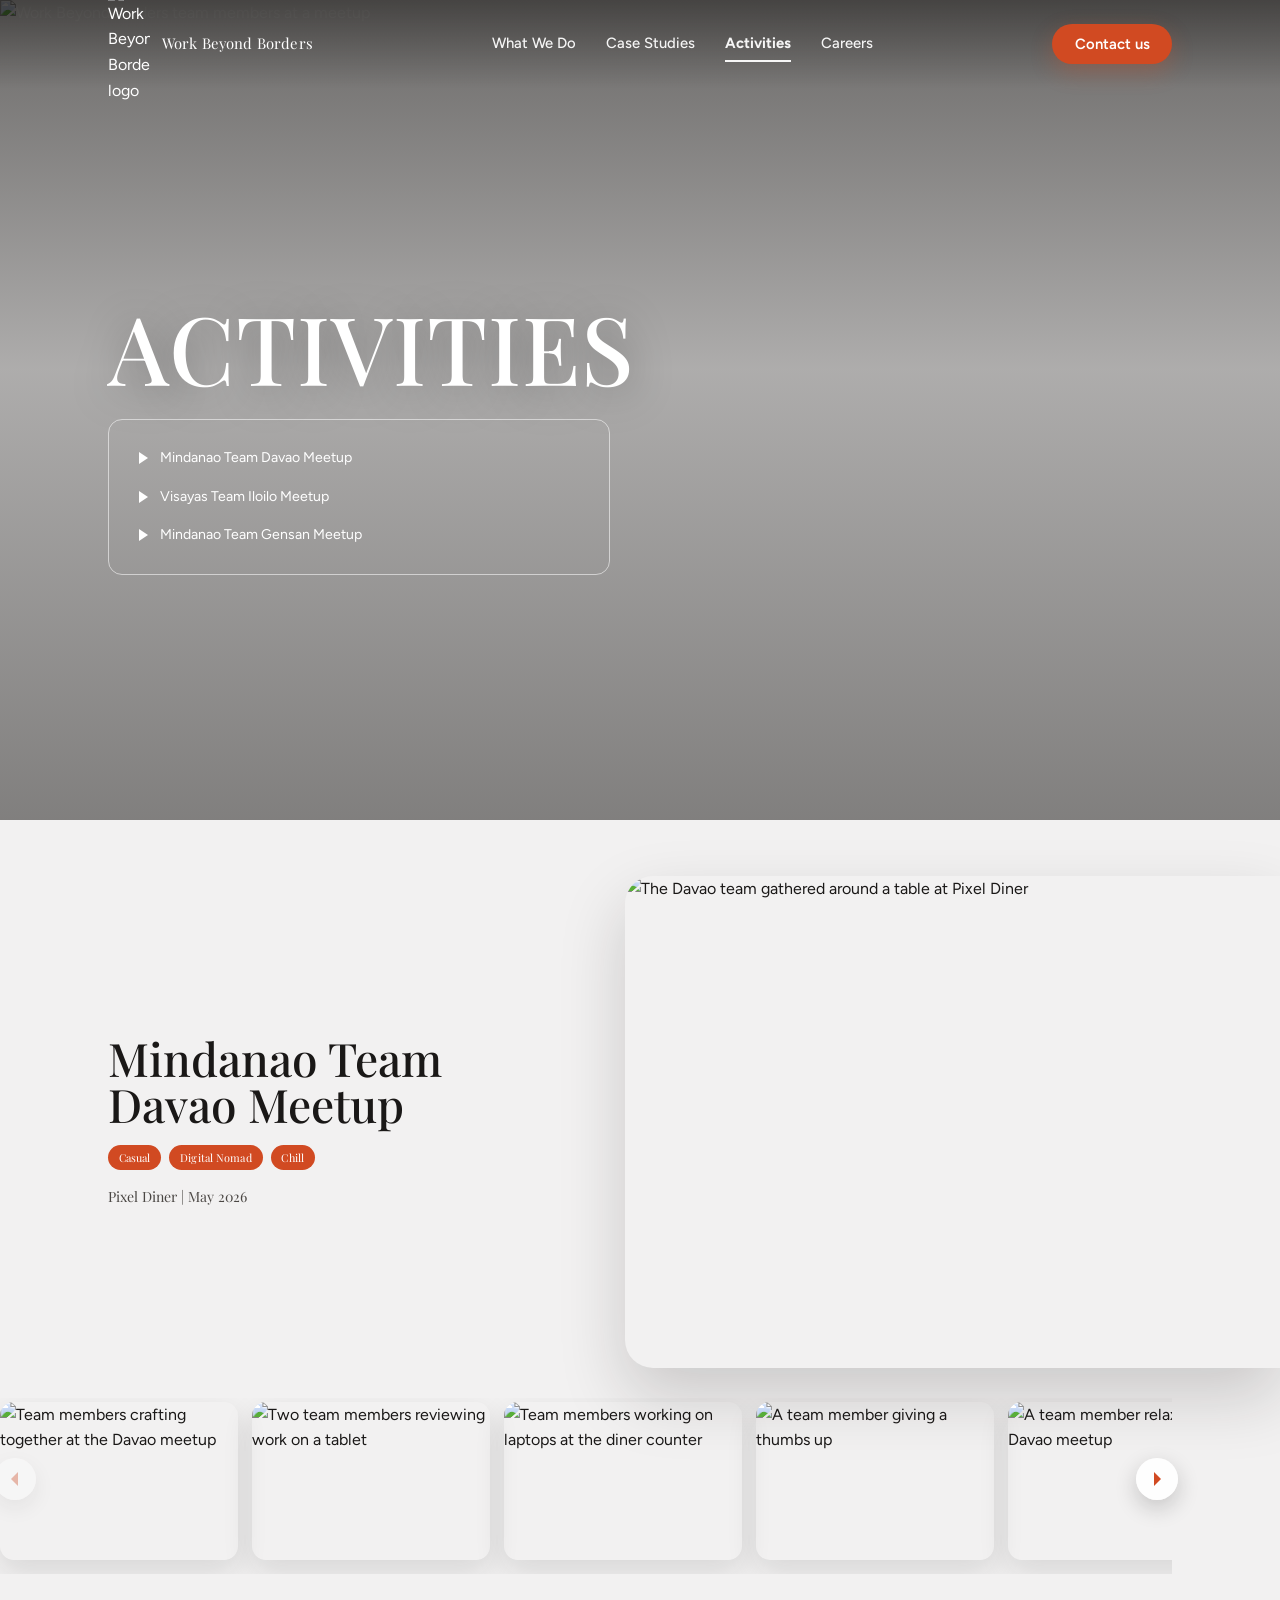
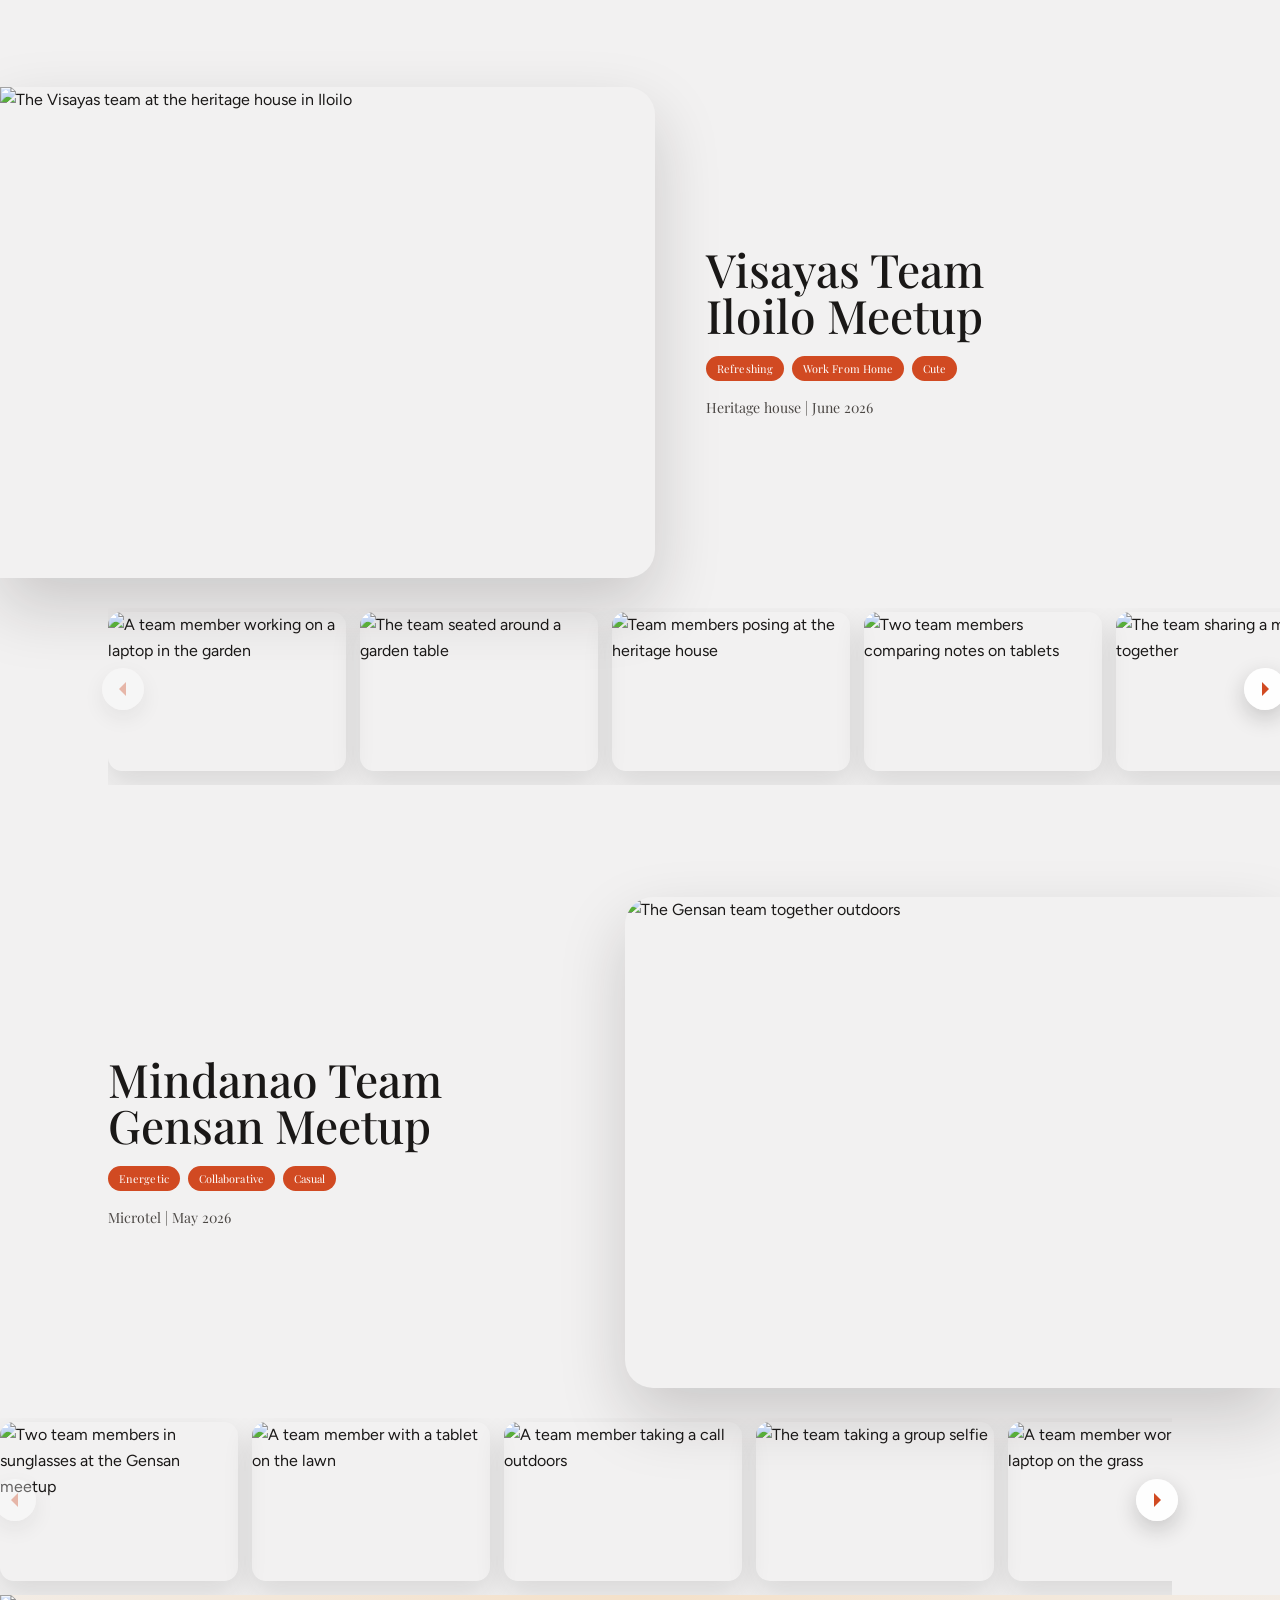
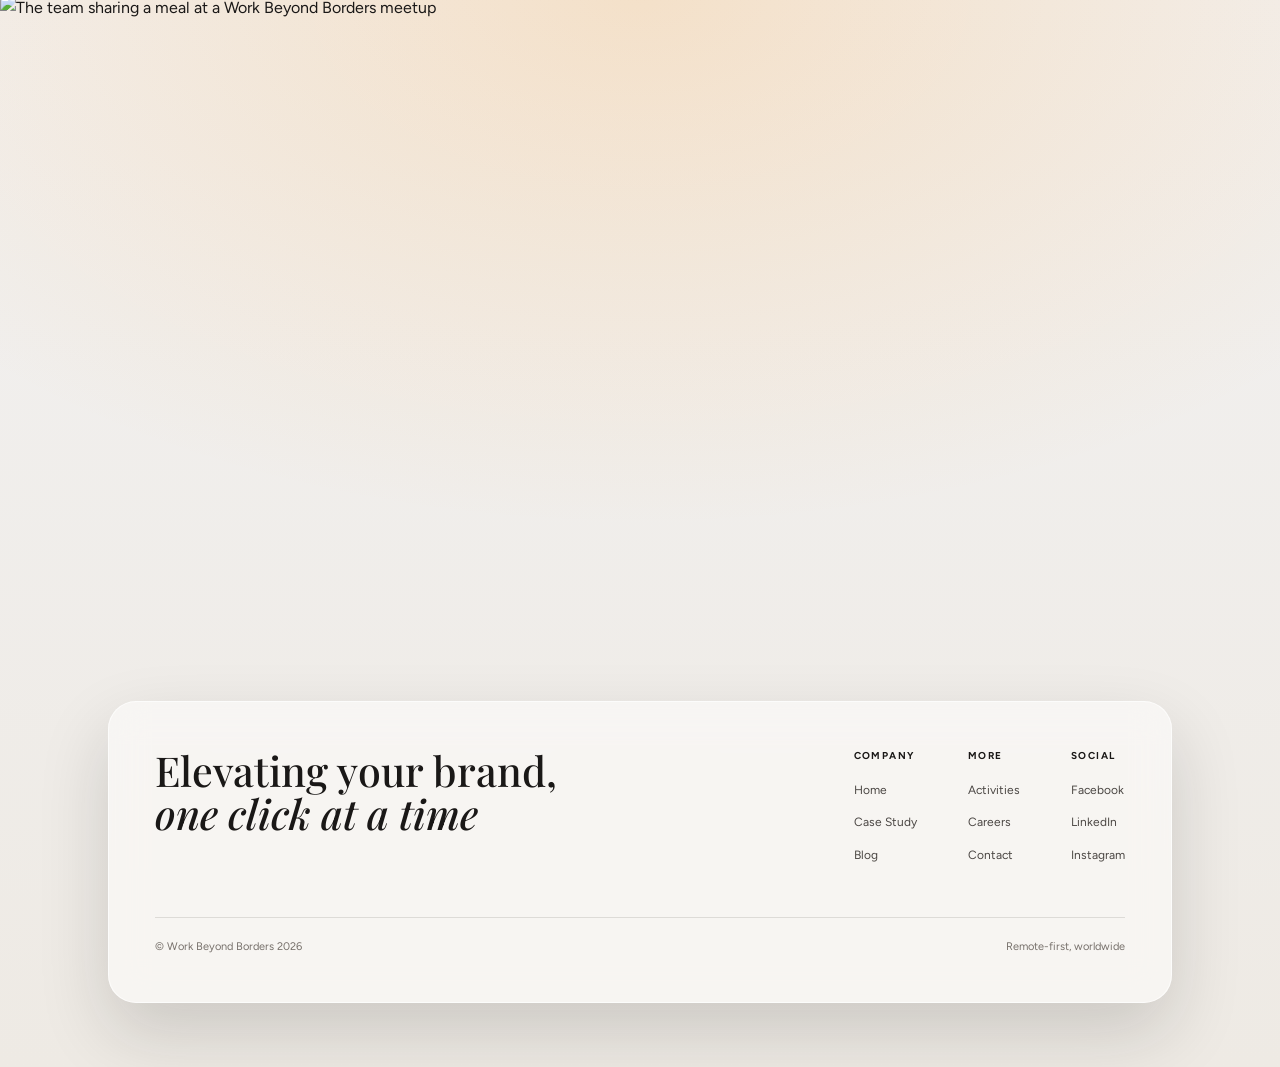
==== commit 3603e4d9: "Swap TikTok for LinkedIn in the footer The footer linked a TikTok account; it links the LinkedIn com" ====
--- a/activities.html
+++ b/activities.html
@@ -9,7 +9,7 @@
 <link rel="preconnect" href="https://fonts.googleapis.com">
 <link rel="preconnect" href="https://fonts.gstatic.com" crossorigin>
 <link href="https://fonts.googleapis.com/css2?family=Figtree:ital,wght@0,300..800;1,300..800&family=Playfair+Display:ital,wght@0,400..700;1,400..700&display=swap" rel="stylesheet">
-<link rel="stylesheet" href="assets/css/styles.css?v=5">
+<link rel="stylesheet" href="assets/css/styles.css?v=6">
 </head>
 <body>
 
@@ -200,7 +200,7 @@
           <h3>Social</h3>
           <ul>
             <li><a href="https://www.facebook.com/workingbeyondborders" target="_blank" rel="noopener">Facebook</a></li>
-            <li><a href="https://www.tiktok.com/@workbeyondborders" target="_blank" rel="noopener">TikTok</a></li>
+            <li><a href="https://www.linkedin.com/company/work-beyond-borders/" target="_blank" rel="noopener">LinkedIn</a></li>
             <li><a href="https://www.instagram.com/workingbeyondborders/" target="_blank" rel="noopener">Instagram</a></li>
           </ul>
         </div>
@@ -250,8 +250,7 @@
   </div>
 </div>
 
-<script src="assets/js/main.js?v=5"></script>
-<script src="https://link.msgsndr.com/js/form_embed.js" defer></script>
+<script src="assets/js/main.js?v=6"></script>
 
 
 </body>
--- a/assets/css/styles.css
+++ b/assets/css/styles.css
@@ -887,10 +887,12 @@
   padding:clamp(14px,4vw,40px);
   background:rgba(20,16,14,.74);
   -webkit-backdrop-filter:blur(10px);backdrop-filter:blur(10px);
-  opacity:0;visibility:hidden;
+  /* see .cmodal: a closed overlay must not depend on a transition finishing
+     before it stops intercepting clicks */
+  opacity:0;visibility:hidden;pointer-events:none;
   transition:opacity .38s ease,visibility 0s linear .38s;
 }
-.vmodal.is-open{opacity:1;visibility:visible;transition-delay:0s,0s}
+.vmodal.is-open{opacity:1;visibility:visible;pointer-events:auto;transition-delay:0s,0s}
 .vmodal__dialog{
   position:relative;width:min(960px,100%);
   transform:translateY(20px) scale(.97);
@@ -1460,16 +1462,36 @@
   padding:clamp(14px,4vw,40px);
   background:rgba(20,16,14,.74);
   -webkit-backdrop-filter:blur(10px);backdrop-filter:blur(10px);
-  opacity:0;visibility:hidden;
+  /* pointer-events, not just visibility. A full-screen overlay only stops
+     swallowing clicks when its visibility transition finishes, and a
+     transition that stalls -- a throttled tab, a backgrounded window -- leaves
+     an invisible sheet over the whole page and nothing on it clickable until
+     a reload. pointer-events is not transitioned, so it flips the instant the
+     class goes and the page is never held hostage by an animation. */
+  opacity:0;visibility:hidden;pointer-events:none;
   transition:opacity .34s ease,visibility 0s linear .34s;
 }
-.cmodal.is-open{opacity:1;visibility:visible;transition-delay:0s,0s}
+.cmodal.is-open{opacity:1;visibility:visible;pointer-events:auto;transition-delay:0s,0s}
+/* Belt and braces for browsers without inert: a descendant cannot set
+   pointer-events back on itself and become an invisible click target. */
+.cmodal:not(.is-open),.cmodal:not(.is-open) *{pointer-events:none!important}
 
 .cmodal__dialog{
   position:relative;
   width:min(520px,100%);
-  max-height:calc(100vh - clamp(28px,8vw,80px));
-  overflow-y:auto;overflow-x:clip;
+  /* A definite height, not a max: a flex child can only be told to fill the
+     leftover space if there is a known amount of it. Capped so a tall desktop
+     does not stretch the panel the full screen. */
+  /* max() puts a floor under it: if 100vh resolves to something tiny the
+     dialog must not collapse to nothing and take the form with it. */
+  height:min(840px,max(420px,calc(100vh - clamp(28px,8vw,80px))));
+  /* A column, so the embedded form can take the leftover height and scroll
+     inside itself. Previously this box scrolled AND the iframe scrolled: you
+     dragged the form, the inner frame moved, it hit its end and the dialog
+     lurched on. One scroll container is the whole fix -- the header stays put
+     and there is only ever one thing moving. */
+  display:flex;flex-direction:column;
+  overflow:hidden;
   background:linear-gradient(180deg,#fffefb,#faf7f0);
   border:1px solid rgba(255,255,255,.7);
   border-radius:var(--r-lg);
@@ -1511,16 +1533,33 @@
 
    What is left is the frame around it. */
 .cform--ghl{
-  /* the embed script measures the form and writes a height back onto the
-     iframe; min-height is only what it stands at before that lands, so the
-     popup does not visibly jump on open */
-  min-height:620px;
+  /* This is the one scroll container. It takes exactly the height the header
+     leaves -- min-height:0 is what lets a flex child shrink below its content
+     instead of pushing the dialog open -- and the form scrolls inside it. */
+  flex:1 1 auto;min-height:0;
+  overflow-y:auto;overflow-x:hidden;
+  -webkit-overflow-scrolling:touch;
 }
 .cform--ghl iframe{
-  display:block;width:100%;min-height:620px;border:0;
+  display:block;width:100%;border:0;
+  /* form_embed.js measures the form and writes the full content height onto
+     this element inline, and an inline style beats this rule -- so when it
+     fires the iframe grows to its content and the wrapper above does the
+     scrolling. When it does not fire (it is not reliable about it), height
+     the iframe stands at its min-height and scrolls itself. Either way exactly
+     one box scrolls, never one inside another.
+
+     No height:100% here: a percentage resolves against the containing block,
+     and in a flex column mid-transition that is not reliably the wrapper. The
+     cost is a little dead space when the script stays quiet, which is a far
+     smaller problem than a form that scrolls inside a scrolling box. */
+  min-height:420px;
   /* the panel behind it is cream; a white iframe would read as a second card */
   background:transparent;
 }
+/* The dialog head must not shrink when the form asks for room, or the logo
+   and title get squeezed to nothing on a short screen. */
+.cmodal__head{flex:0 0 auto}
 
 /* the popup owns the viewport while it is open */
 html.cmodal-open,html.cmodal-open body{overflow:hidden}
